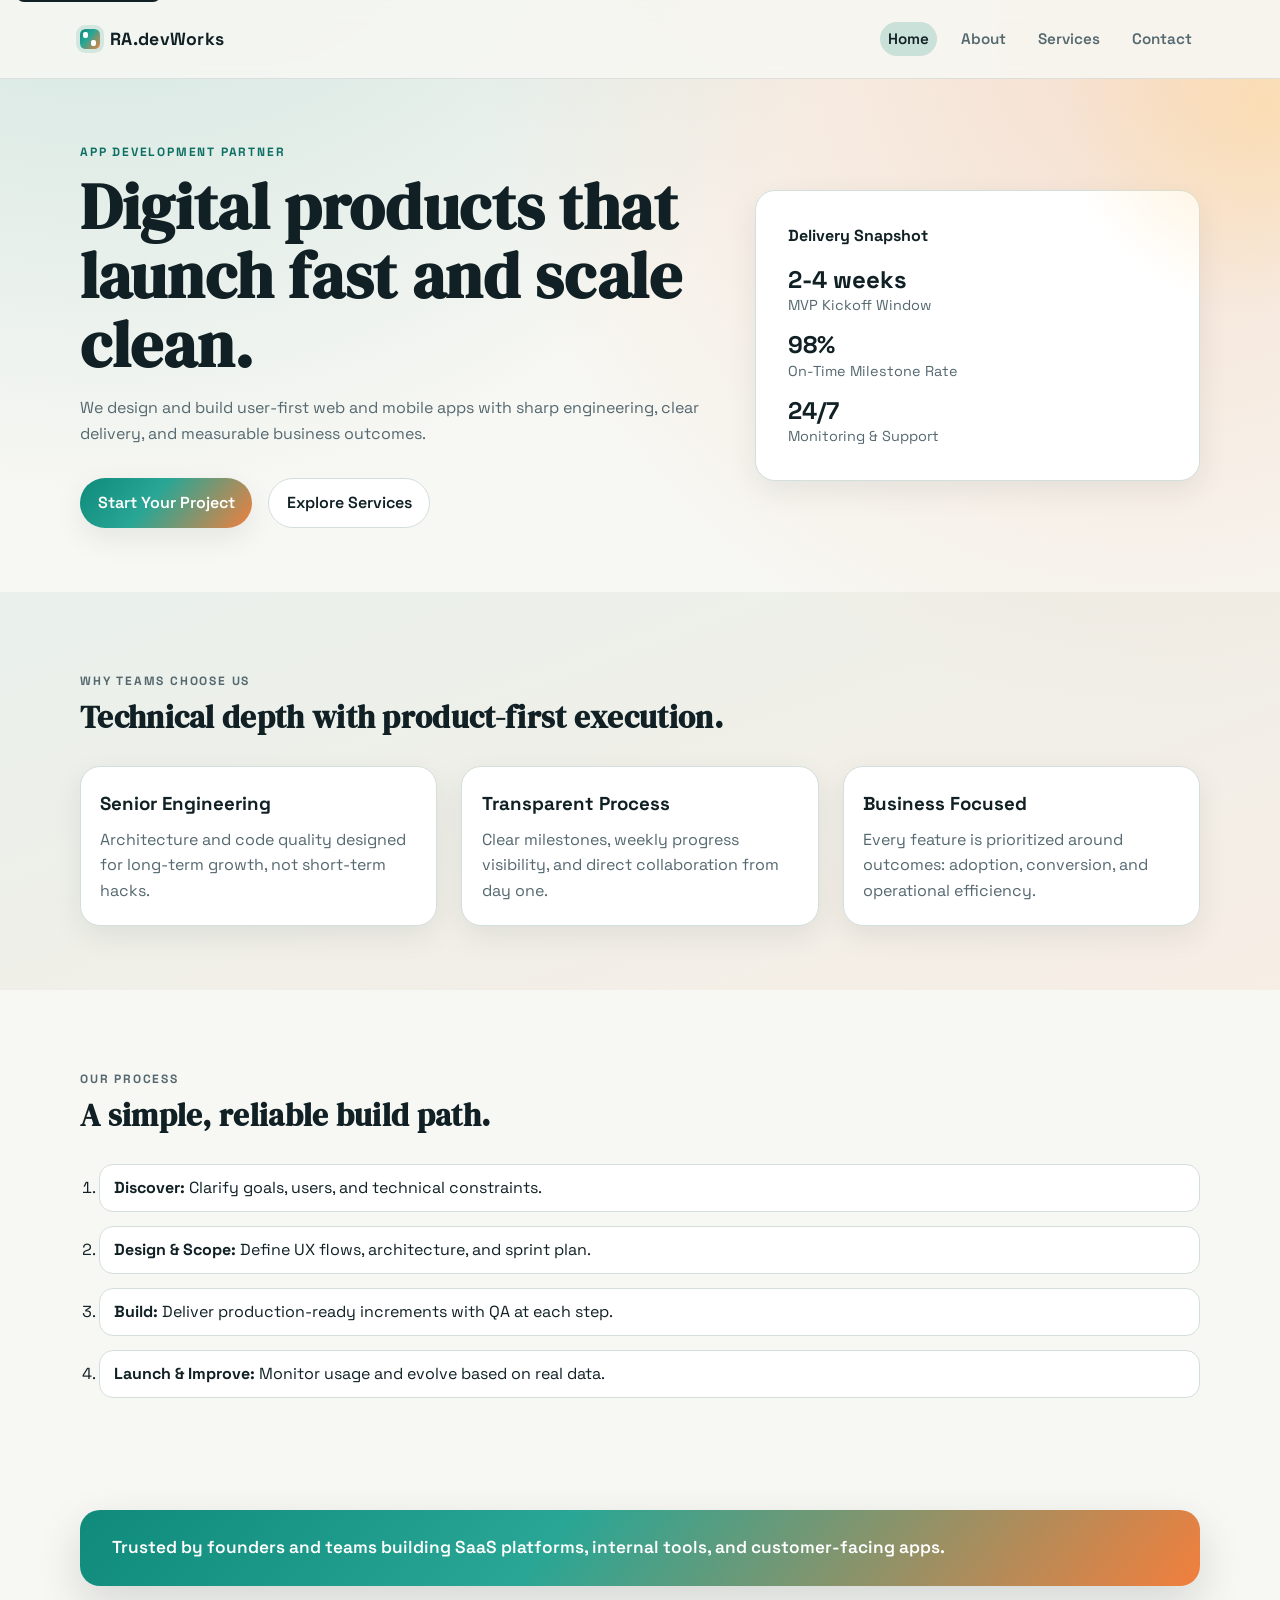
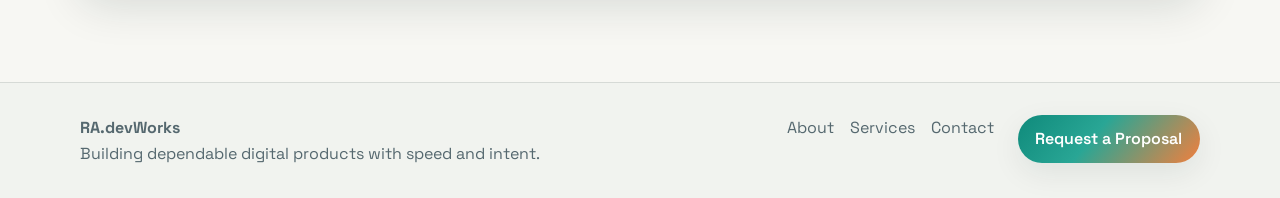
==== index.html @ 03292ce5 "Initial commit for RA.devWorks website" ====
<!doctype html>
<html lang="en">
  <head>
    <meta charset="UTF-8" />
    <meta name="viewport" content="width=device-width, initial-scale=1.0" />
    <meta
      name="description"
      content="We build high-impact web and mobile apps for startups and growing businesses."
    />
    <title>RA.devWorks | App Development Studio</title>
    <link rel="preconnect" href="https://fonts.googleapis.com" />
    <link rel="preconnect" href="https://fonts.gstatic.com" crossorigin />
    <link
      href="https://fonts.googleapis.com/css2?family=Space+Grotesk:wght@400;500;600;700&family=DM+Serif+Display:ital@0;1&display=swap"
      rel="stylesheet"
    />
    <link rel="stylesheet" href="styles.css" />
  </head>
  <body>
    <a class="skip-link" href="#main-content">Skip to content</a>

    <header class="site-header">
      <div class="container header-inner">
        <a href="index.html" class="brand" aria-label="RA.devWorks home">
          <span class="brand-icon" aria-hidden="true"></span>
          <span class="brand-text">RA.devWorks</span>
        </a>

        <button
          class="menu-toggle"
          aria-expanded="false"
          aria-controls="site-nav"
          aria-label="Toggle navigation"
        >
          <span></span>
          <span></span>
        </button>

        <nav id="site-nav" class="site-nav" aria-label="Main navigation">
          <a href="index.html" data-nav="index">Home</a>
          <a href="about.html" data-nav="about">About</a>
          <a href="services.html" data-nav="services">Services</a>
          <a href="contact.html" data-nav="contact">Contact</a>
        </nav>
      </div>
    </header>

    <main id="main-content">
      <section class="hero section">
        <div class="container hero-grid">
          <div class="hero-copy reveal">
            <p class="eyebrow">App Development Partner</p>
            <h1>Digital products that launch fast and scale clean.</h1>
            <p class="hero-text">
              We design and build user-first web and mobile apps with sharp
              engineering, clear delivery, and measurable business outcomes.
            </p>
            <div class="hero-actions">
              <a class="btn btn-primary" href="contact.html"
                >Start Your Project</a
              >
              <a class="btn btn-secondary" href="services.html"
                >Explore Services</a
              >
            </div>
          </div>
          <div class="hero-panel reveal">
            <p class="panel-title">Delivery Snapshot</p>
            <ul class="metric-list">
              <li><strong>2-4 weeks</strong><span>MVP Kickoff Window</span></li>
              <li><strong>98%</strong><span>On-Time Milestone Rate</span></li>
              <li><strong>24/7</strong><span>Monitoring & Support</span></li>
            </ul>
          </div>
        </div>
      </section>

      <section class="section section-alt">
        <div class="container">
          <div class="section-heading reveal">
            <p class="eyebrow">Why Teams Choose Us</p>
            <h2>Technical depth with product-first execution.</h2>
          </div>
          <div class="card-grid">
            <article class="card reveal">
              <h3>Senior Engineering</h3>
              <p>
                Architecture and code quality designed for long-term growth, not
                short-term hacks.
              </p>
            </article>
            <article class="card reveal">
              <h3>Transparent Process</h3>
              <p>
                Clear milestones, weekly progress visibility, and direct
                collaboration from day one.
              </p>
            </article>
            <article class="card reveal">
              <h3>Business Focused</h3>
              <p>
                Every feature is prioritized around outcomes: adoption,
                conversion, and operational efficiency.
              </p>
            </article>
          </div>
        </div>
      </section>

      <section class="section">
        <div class="container">
          <div class="section-heading reveal">
            <p class="eyebrow">Our Process</p>
            <h2>A simple, reliable build path.</h2>
          </div>
          <ol class="process-list">
            <li class="reveal">
              <strong>Discover:</strong> Clarify goals, users, and technical
              constraints.
            </li>
            <li class="reveal">
              <strong>Design & Scope:</strong> Define UX flows, architecture,
              and sprint plan.
            </li>
            <li class="reveal">
              <strong>Build:</strong> Deliver production-ready increments with
              QA at each step.
            </li>
            <li class="reveal">
              <strong>Launch & Improve:</strong> Monitor usage and evolve based
              on real data.
            </li>
          </ol>
        </div>
      </section>

      <section class="section section-accent">
        <div class="container trust-strip reveal">
          <p>
            Trusted by founders and teams building SaaS platforms, internal
            tools, and customer-facing apps.
          </p>
        </div>
      </section>
    </main>

    <footer class="site-footer">
      <div class="container footer-grid">
        <div>
          <p class="footer-brand">RA.devWorks</p>
          <p>Building dependable digital products with speed and intent.</p>
        </div>
        <nav aria-label="Footer">
          <a href="about.html">About</a>
          <a href="services.html">Services</a>
          <a href="contact.html">Contact</a>
        </nav>
        <a class="btn btn-primary footer-cta" href="contact.html"
          >Request a Proposal</a
        >
      </div>
    </footer>

    <script src="main.js"></script>
  </body>
</html>
---- styles.css ----
:root {
  --bg: #f7f7f3;
  --surface: #ffffff;
  --surface-soft: #eef5f3;
  --text: #102024;
  --muted: #55686f;
  --line: #d3dfdc;
  --brand-1: #0f8a7b;
  --brand-2: #f27f3d;
  --brand-3: #ffd58f;
  --brand-gradient: linear-gradient(130deg, #0f8a7b 0%, #29a695 42%, #f27f3d 100%);
  --display: "DM Serif Display", Georgia, serif;
  --body: "Space Grotesk", "Trebuchet MS", sans-serif;
  --radius-lg: 20px;
  --radius-md: 14px;
  --radius-sm: 10px;
  --shadow-soft: 0 10px 30px rgba(16, 32, 36, 0.08);
  --shadow-strong: 0 18px 46px rgba(16, 32, 36, 0.14);
  --max-width: 1120px;
  --space-1: 0.5rem;
  --space-2: 0.75rem;
  --space-3: 1rem;
  --space-4: 1.5rem;
  --space-5: 2rem;
  --space-6: 3rem;
  --space-7: 4rem;
  --space-8: 6rem;
  --ease: 240ms ease;
}

*,
*::before,
*::after {
  box-sizing: border-box;
}

html {
  scroll-behavior: smooth;
}

body {
  margin: 0;
  font-family: var(--body);
  color: var(--text);
  background: radial-gradient(circle at 8% -20%, rgba(15, 138, 123, 0.23), transparent 35%),
    radial-gradient(circle at 90% 2%, rgba(242, 127, 61, 0.2), transparent 32%),
    var(--bg);
  line-height: 1.6;
}

img {
  max-width: 100%;
  display: block;
}

a {
  color: inherit;
  text-decoration: none;
}

.container {
  width: min(100% - 2rem, var(--max-width));
  margin-inline: auto;
}

.skip-link {
  position: absolute;
  left: 1rem;
  top: -40px;
  background: var(--text);
  color: #fff;
  padding: 0.5rem 0.75rem;
  border-radius: 8px;
  z-index: 1000;
}

.skip-link:focus-visible {
  top: 12px;
}

.site-header {
  position: sticky;
  top: 0;
  z-index: 100;
  backdrop-filter: blur(8px);
  background-color: rgba(247, 247, 243, 0.86);
  border-bottom: 1px solid rgba(16, 32, 36, 0.1);
}

.header-inner {
  min-height: 78px;
  display: flex;
  align-items: center;
  justify-content: space-between;
  gap: var(--space-4);
}

.brand {
  display: inline-flex;
  align-items: center;
  gap: 0.65rem;
  font-weight: 700;
  letter-spacing: 0.02em;
}

.brand-icon {
  position: relative;
  width: 1.22rem;
  aspect-ratio: 1;
  border-radius: 0.34rem;
  background: var(--brand-gradient);
  box-shadow: 0 0 0 4px rgba(15, 138, 123, 0.15);
}

.brand-icon::before,
.brand-icon::after {
  content: "";
  position: absolute;
  width: 0.34rem;
  height: 0.34rem;
  border-radius: 0.12rem;
  background: #ffffff;
}

.brand-icon::before {
  left: 0.19rem;
  top: 0.19rem;
}

.brand-icon::after {
  right: 0.19rem;
  bottom: 0.19rem;
}

.brand-text {
  font-size: 1.1rem;
}

.site-nav {
  display: flex;
  align-items: center;
  gap: var(--space-3);
}

.site-nav a {
  font-weight: 600;
  font-size: 0.95rem;
  color: var(--muted);
  padding: 0.3rem 0.5rem;
  border-radius: 999px;
  transition: color var(--ease), background-color var(--ease);
}

.site-nav a:hover,
.site-nav a:focus-visible {
  color: var(--text);
  background: rgba(15, 138, 123, 0.12);
}

.site-nav a.active {
  color: var(--text);
  background: rgba(15, 138, 123, 0.2);
}

.menu-toggle {
  display: none;
  border: 1px solid var(--line);
  background: var(--surface);
  padding: 0.55rem 0.65rem;
  border-radius: var(--radius-sm);
  align-items: center;
  justify-content: center;
  flex-direction: column;
  gap: 5px;
}

.menu-toggle span {
  width: 18px;
  height: 2px;
  background: var(--text);
  border-radius: 2px;
}

.section {
  padding-block: var(--space-7);
}

.hero {
  position: relative;
  overflow: clip;
}

.hero::after {
  content: "";
  position: absolute;
  width: 450px;
  height: 450px;
  right: -210px;
  top: -200px;
  background: radial-gradient(circle at center, rgba(255, 213, 143, 0.48), transparent 65%);
  pointer-events: none;
}

.hero-grid {
  display: grid;
  gap: var(--space-5);
  align-items: center;
}

.hero-short {
  padding-block-end: var(--space-5);
}

.hero-copy h1,
.section-heading h1,
.section-heading h2,
.cta-panel h2 {
  margin: 0;
  font-family: var(--display);
  line-height: 1.08;
  letter-spacing: 0.01em;
}

.hero-copy h1 {
  font-size: clamp(2.1rem, 5vw, 4.2rem);
}

.section-heading h1 {
  font-size: clamp(1.85rem, 4vw, 3.2rem);
}

.section-heading h2,
.cta-panel h2 {
  font-size: clamp(1.45rem, 2.4vw, 2.3rem);
}

.hero-text,
.section-heading p {
  margin-top: 1rem;
  color: var(--muted);
  max-width: 66ch;
}

.eyebrow {
  margin: 0 0 0.6rem 0;
  text-transform: uppercase;
  letter-spacing: 0.15em;
  font-weight: 700;
  font-size: 0.75rem;
  color: #0d6f63;
}

.hero-actions {
  margin-top: var(--space-5);
  display: flex;
  flex-wrap: wrap;
  gap: var(--space-3);
}

.btn {
  display: inline-flex;
  align-items: center;
  justify-content: center;
  min-height: 44px;
  padding: 0.7rem 1.1rem;
  border-radius: 999px;
  font-weight: 600;
  border: 0;
  cursor: pointer;
  transition: transform var(--ease), box-shadow var(--ease), opacity var(--ease);
}

.btn:hover,
.btn:focus-visible {
  transform: translateY(-2px);
}

.btn-primary {
  color: #fff;
  background: var(--brand-gradient);
  box-shadow: var(--shadow-soft);
}

.btn-secondary {
  background: var(--surface);
  border: 1px solid var(--line);
}

.hero-panel {
  background: var(--surface);
  border: 1px solid var(--line);
  border-radius: var(--radius-lg);
  padding: var(--space-5);
  box-shadow: var(--shadow-soft);
}

.panel-title {
  margin: 0;
  font-weight: 700;
}

.metric-list {
  list-style: none;
  margin: 1.2rem 0 0;
  padding: 0;
  display: grid;
  gap: 1rem;
}

.metric-list li {
  display: flex;
  flex-direction: column;
  gap: 0.15rem;
}

.metric-list strong {
  font-size: 1.5rem;
  line-height: 1;
}

.metric-list span {
  color: var(--muted);
  font-size: 0.9rem;
}

.section-alt {
  background: linear-gradient(160deg, rgba(15, 138, 123, 0.06), rgba(242, 127, 61, 0.08));
}

.section-accent {
  padding-block: var(--space-6);
}

.section-heading {
  margin-bottom: var(--space-5);
}

.card-grid {
  display: grid;
  gap: var(--space-4);
  grid-template-columns: repeat(auto-fit, minmax(220px, 1fr));
}

.card,
.service-card {
  background: var(--surface);
  border: 1px solid var(--line);
  border-radius: var(--radius-lg);
  padding: 1.35rem 1.2rem;
  box-shadow: var(--shadow-soft);
}

.card h3,
.service-card h2,
.card h2 {
  margin: 0 0 0.5rem;
}

.card p,
.service-card p {
  margin: 0;
  color: var(--muted);
}

.two-col {
  display: grid;
  gap: var(--space-4);
}

.process-list {
  margin: 0;
  padding-left: 1.2rem;
  display: grid;
  gap: 0.85rem;
}

.process-list li {
  padding: 0.65rem 0.85rem;
  background: var(--surface);
  border: 1px solid var(--line);
  border-radius: var(--radius-md);
}

.trust-strip {
  background: var(--brand-gradient);
  color: #fff;
  border-radius: var(--radius-lg);
  padding: var(--space-4) var(--space-5);
  font-size: 1.08rem;
  font-weight: 600;
  box-shadow: var(--shadow-strong);
}

.trust-strip p {
  margin: 0;
}

.service-grid {
  display: grid;
  gap: var(--space-4);
  grid-template-columns: repeat(auto-fit, minmax(240px, 1fr));
}

.service-card ul {
  margin: 0.9rem 0 0;
  padding-left: 1.1rem;
  color: var(--muted);
}

.service-card li + li {
  margin-top: 0.4rem;
}

.cta-panel {
  background: var(--surface);
  border: 1px solid var(--line);
  border-radius: var(--radius-lg);
  padding: var(--space-5);
  box-shadow: var(--shadow-soft);
  display: flex;
  align-items: center;
  justify-content: space-between;
  gap: var(--space-4);
  flex-wrap: wrap;
}

.contact-layout {
  display: grid;
  gap: var(--space-4);
}

form {
  display: grid;
  gap: var(--space-3);
}

.field {
  display: grid;
  gap: 0.45rem;
}

label {
  font-weight: 600;
}

input,
textarea,
select {
  width: 100%;
  font: inherit;
  color: var(--text);
  border: 1px solid var(--line);
  border-radius: var(--radius-sm);
  padding: 0.7rem 0.85rem;
  background: var(--surface);
}

textarea {
  resize: vertical;
  min-height: 130px;
}

input:focus-visible,
textarea:focus-visible,
select:focus-visible,
.btn:focus-visible,
.menu-toggle:focus-visible,
.site-nav a:focus-visible {
  outline: 3px solid rgba(15, 138, 123, 0.36);
  outline-offset: 2px;
}

.field-error {
  margin: 0;
  min-height: 1.15rem;
  color: #b93d2d;
  font-size: 0.88rem;
}

.input-error {
  border-color: #b93d2d;
}

.form-status {
  margin: 0;
  min-height: 1.4rem;
  font-weight: 600;
}

.form-status.success {
  color: #106b35;
}

.contact-tips {
  margin-top: 0.8rem;
  padding-left: 1.2rem;
  color: var(--muted);
}

.contact-tips li + li {
  margin-top: 0.45rem;
}

.site-footer {
  border-top: 1px solid rgba(16, 32, 36, 0.12);
  margin-top: var(--space-6);
  padding-block: var(--space-5);
  background: #f1f3ef;
}

.footer-grid {
  display: grid;
  gap: var(--space-4);
  align-items: start;
}

.footer-brand {
  margin: 0 0 0.45rem;
  font-weight: 700;
}

.site-footer p {
  margin: 0;
  color: var(--muted);
}

.site-footer nav {
  display: flex;
  flex-wrap: wrap;
  gap: var(--space-3);
}

.site-footer nav a {
  color: var(--muted);
}

.site-footer nav a:hover,
.site-footer nav a:focus-visible {
  color: var(--text);
}

.reveal {
  opacity: 0;
  transform: translateY(14px);
  transition: opacity 520ms ease, transform 520ms ease;
}

.reveal.visible {
  opacity: 1;
  transform: translateY(0);
}

@media (min-width: 760px) {
  .hero-grid {
    grid-template-columns: 1.3fr 0.9fr;
  }

  .two-col {
    grid-template-columns: repeat(2, minmax(0, 1fr));
  }

  .footer-grid {
    grid-template-columns: 1.3fr auto auto;
    justify-content: space-between;
  }

  .contact-layout {
    grid-template-columns: 1.25fr 0.75fr;
  }
}

@media (max-width: 759px) {
  .menu-toggle {
    display: inline-flex;
  }

  .site-nav {
    position: absolute;
    top: 78px;
    left: 0;
    right: 0;
    background: var(--surface);
    border-bottom: 1px solid var(--line);
    box-shadow: var(--shadow-soft);
    display: none;
    flex-direction: column;
    align-items: flex-start;
    padding: 1rem;
  }

  .site-nav.open {
    display: flex;
  }

  .site-nav a {
    width: 100%;
    padding: 0.55rem 0.5rem;
  }
}

@media (prefers-reduced-motion: reduce) {
  html {
    scroll-behavior: auto;
  }

  *,
  *::before,
  *::after {
    transition: none !important;
    animation: none !important;
  }

  .reveal {
    opacity: 1;
    transform: none;
  }
}
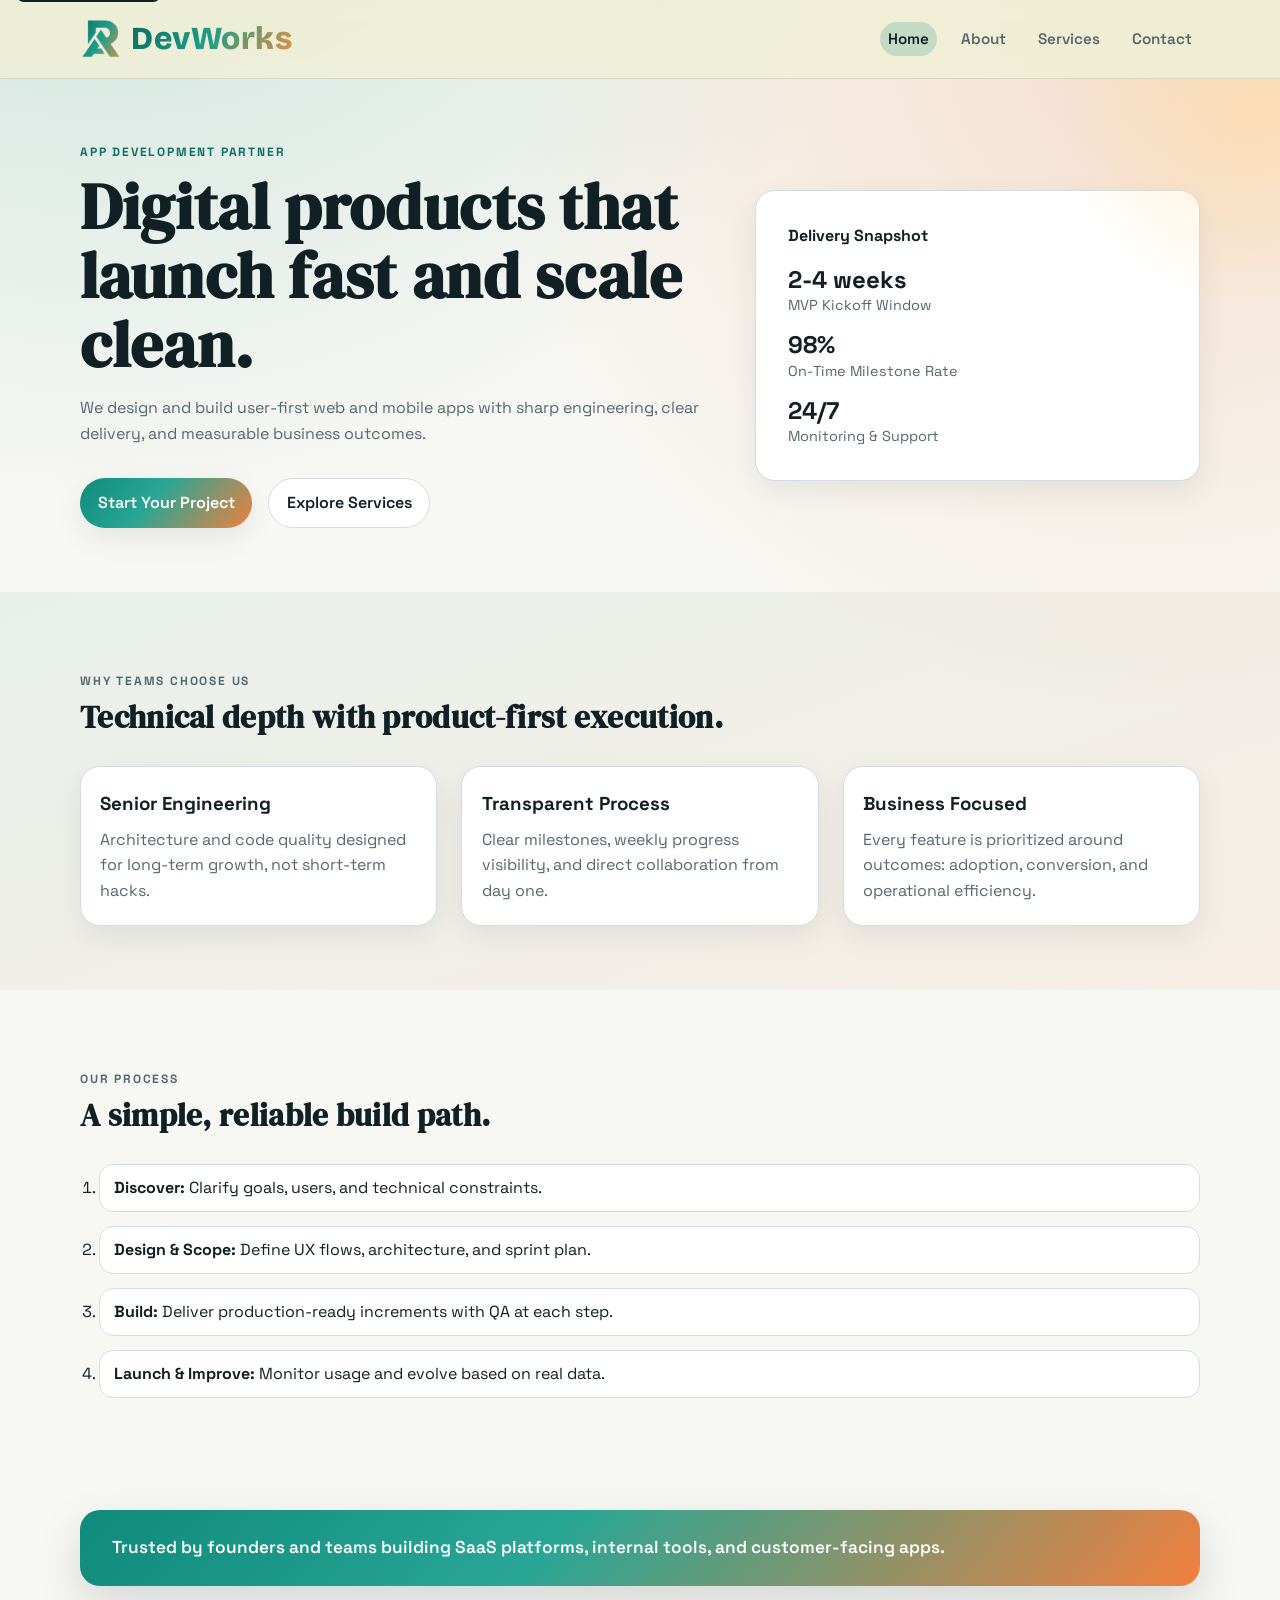
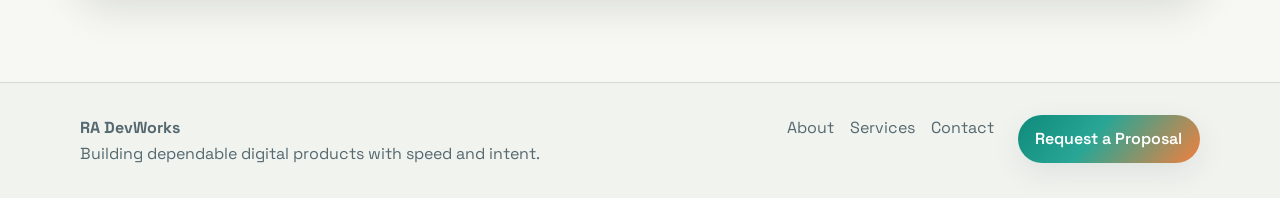
==== commit 3e8604ef: "Changes to logo and polishing work" ====
--- a/index.html
+++ b/index.html
@@ -7,11 +7,11 @@
       name="description"
       content="We build high-impact web and mobile apps for startups and growing businesses."
     />
-    <title>RA.devWorks | App Development Studio</title>
+    <title>RA DevWorks | App Development Studio</title>
     <link rel="preconnect" href="https://fonts.googleapis.com" />
     <link rel="preconnect" href="https://fonts.gstatic.com" crossorigin />
     <link
-      href="https://fonts.googleapis.com/css2?family=Space+Grotesk:wght@400;500;600;700&family=DM+Serif+Display:ital@0;1&display=swap"
+      href="https://fonts.googleapis.com/css2?family=Space+Grotesk:wght@400;500;600;700&family=DM+Serif+Display:ital@0;1&family=Bricolage+Grotesque:wght@700;800&display=swap"
       rel="stylesheet"
     />
     <link rel="stylesheet" href="styles.css" />
@@ -21,9 +21,9 @@
 
     <header class="site-header">
       <div class="container header-inner">
-        <a href="index.html" class="brand" aria-label="RA.devWorks home">
-          <span class="brand-icon" aria-hidden="true"></span>
-          <span class="brand-text">RA.devWorks</span>
+        <a href="index.html" class="brand" aria-label="RA DevWorks home">
+          <span class="brand-logo-image" aria-hidden="true"></span>
+          <span class="brand-text">DevWorks</span>
         </a>
 
         <button
@@ -147,7 +147,7 @@
     <footer class="site-footer">
       <div class="container footer-grid">
         <div>
-          <p class="footer-brand">RA.devWorks</p>
+          <p class="footer-brand">RA DevWorks</p>
           <p>Building dependable digital products with speed and intent.</p>
         </div>
         <nav aria-label="Footer">
--- a/styles.css
+++ b/styles.css
@@ -8,7 +8,22 @@
   --brand-1: #0f8a7b;
   --brand-2: #f27f3d;
   --brand-3: #ffd58f;
-  --brand-gradient: linear-gradient(130deg, #0f8a7b 0%, #29a695 42%, #f27f3d 100%);
+  --brand-logo-color: #0f7f78;
+  --brand-text-solid: #0e4f4d;
+  --brand-text-gradient: linear-gradient(
+    118deg,
+    #0d6f63 0%,
+    #1d9c89 48%,
+    #e38f42 100%
+  );
+  --brand-gradient: linear-gradient(
+    130deg,
+    #0f8a7b 0%,
+    #29a695 42%,
+    #f27f3d 100%
+  );
+  --brand-type:
+    "Bricolage Grotesque", "Space Grotesk", "Trebuchet MS", sans-serif;
   --display: "DM Serif Display", Georgia, serif;
   --body: "Space Grotesk", "Trebuchet MS", sans-serif;
   --radius-lg: 20px;
@@ -42,7 +57,12 @@
   margin: 0;
   font-family: var(--body);
   color: var(--text);
-  background: radial-gradient(circle at 8% -20%, rgba(15, 138, 123, 0.23), transparent 35%),
+  background:
+    radial-gradient(
+      circle at 8% -20%,
+      rgba(15, 138, 123, 0.23),
+      transparent 35%
+    ),
     radial-gradient(circle at 90% 2%, rgba(242, 127, 61, 0.2), transparent 32%),
     var(--bg);
   line-height: 1.6;
@@ -83,7 +103,7 @@
   top: 0;
   z-index: 100;
   backdrop-filter: blur(8px);
-  background-color: rgba(247, 247, 243, 0.86);
+  background-color: rgba(239, 239, 213, 0.86);
   border-bottom: 1px solid rgba(16, 32, 36, 0.1);
 }
 
@@ -98,7 +118,7 @@
 .brand {
   display: inline-flex;
   align-items: center;
-  gap: 0.65rem;
+  gap: 0.42rem;
   font-weight: 700;
   letter-spacing: 0.02em;
 }
@@ -133,7 +153,50 @@
 }
 
 .brand-text {
-  font-size: 1.1rem;
+  font-family: var(--brand-type);
+  font-size: 1.55rem;
+  font-weight: 800;
+  line-height: 1;
+  color: var(--brand-text-solid);
+  letter-spacing: 0.015em;
+  margin-inline-start: 0.08rem;
+  margin-inline-end: 0;
+}
+
+.brand-logo-image {
+  width: 2.7rem;
+  height: 2.7rem;
+  display: inline-block;
+  flex: 0 0 auto;
+  border-radius: 0;
+  background: var(--brand-text-gradient);
+  -webkit-mask-image: url("assets/logo-transparent.png");
+  -webkit-mask-repeat: no-repeat;
+  -webkit-mask-position: center;
+  -webkit-mask-size: contain;
+  mask-image: url("assets/logo-transparent.png");
+  mask-repeat: no-repeat;
+  mask-position: center;
+  mask-size: contain;
+  filter: drop-shadow(0 2px 6px rgba(15, 138, 123, 0.22));
+}
+
+@supports not ((-webkit-mask-image: url("")) or (mask-image: url(""))) {
+  .brand-logo-image {
+    background: transparent url("assets/logo-transparent.png") center / contain
+      no-repeat;
+    filter: none;
+  }
+}
+
+@supports (-webkit-background-clip: text) or (background-clip: text) {
+  .brand-text {
+    background: var(--brand-text-gradient);
+    -webkit-background-clip: text;
+    background-clip: text;
+    color: transparent;
+    font-size: xx-large;
+  }
 }
 
 .site-nav {
@@ -148,7 +211,9 @@
   color: var(--muted);
   padding: 0.3rem 0.5rem;
   border-radius: 999px;
-  transition: color var(--ease), background-color var(--ease);
+  transition:
+    color var(--ease),
+    background-color var(--ease);
 }
 
 .site-nav a:hover,
@@ -197,7 +262,11 @@
   height: 450px;
   right: -210px;
   top: -200px;
-  background: radial-gradient(circle at center, rgba(255, 213, 143, 0.48), transparent 65%);
+  background: radial-gradient(
+    circle at center,
+    rgba(255, 213, 143, 0.48),
+    transparent 65%
+  );
   pointer-events: none;
 }
 
@@ -223,6 +292,13 @@
 
 .hero-copy h1 {
   font-size: clamp(2.1rem, 5vw, 4.2rem);
+}
+
+.hero-logo {
+  width: clamp(140px, 22vw, 220px);
+  height: auto;
+  margin: 0 0 1rem;
+  filter: drop-shadow(0 10px 18px rgba(16, 32, 36, 0.12));
 }
 
 .section-heading h1 {
@@ -267,7 +343,10 @@
   font-weight: 600;
   border: 0;
   cursor: pointer;
-  transition: transform var(--ease), box-shadow var(--ease), opacity var(--ease);
+  transition:
+    transform var(--ease),
+    box-shadow var(--ease),
+    opacity var(--ease);
 }
 
 .btn:hover,
@@ -324,7 +403,11 @@
 }
 
 .section-alt {
-  background: linear-gradient(160deg, rgba(15, 138, 123, 0.06), rgba(242, 127, 61, 0.08));
+  background: linear-gradient(
+    160deg,
+    rgba(15, 138, 123, 0.06),
+    rgba(242, 127, 61, 0.08)
+  );
 }
 
 .section-accent {
@@ -542,7 +625,9 @@
 .reveal {
   opacity: 0;
   transform: translateY(14px);
-  transition: opacity 520ms ease, transform 520ms ease;
+  transition:
+    opacity 520ms ease,
+    transform 520ms ease;
 }
 
 .reveal.visible {
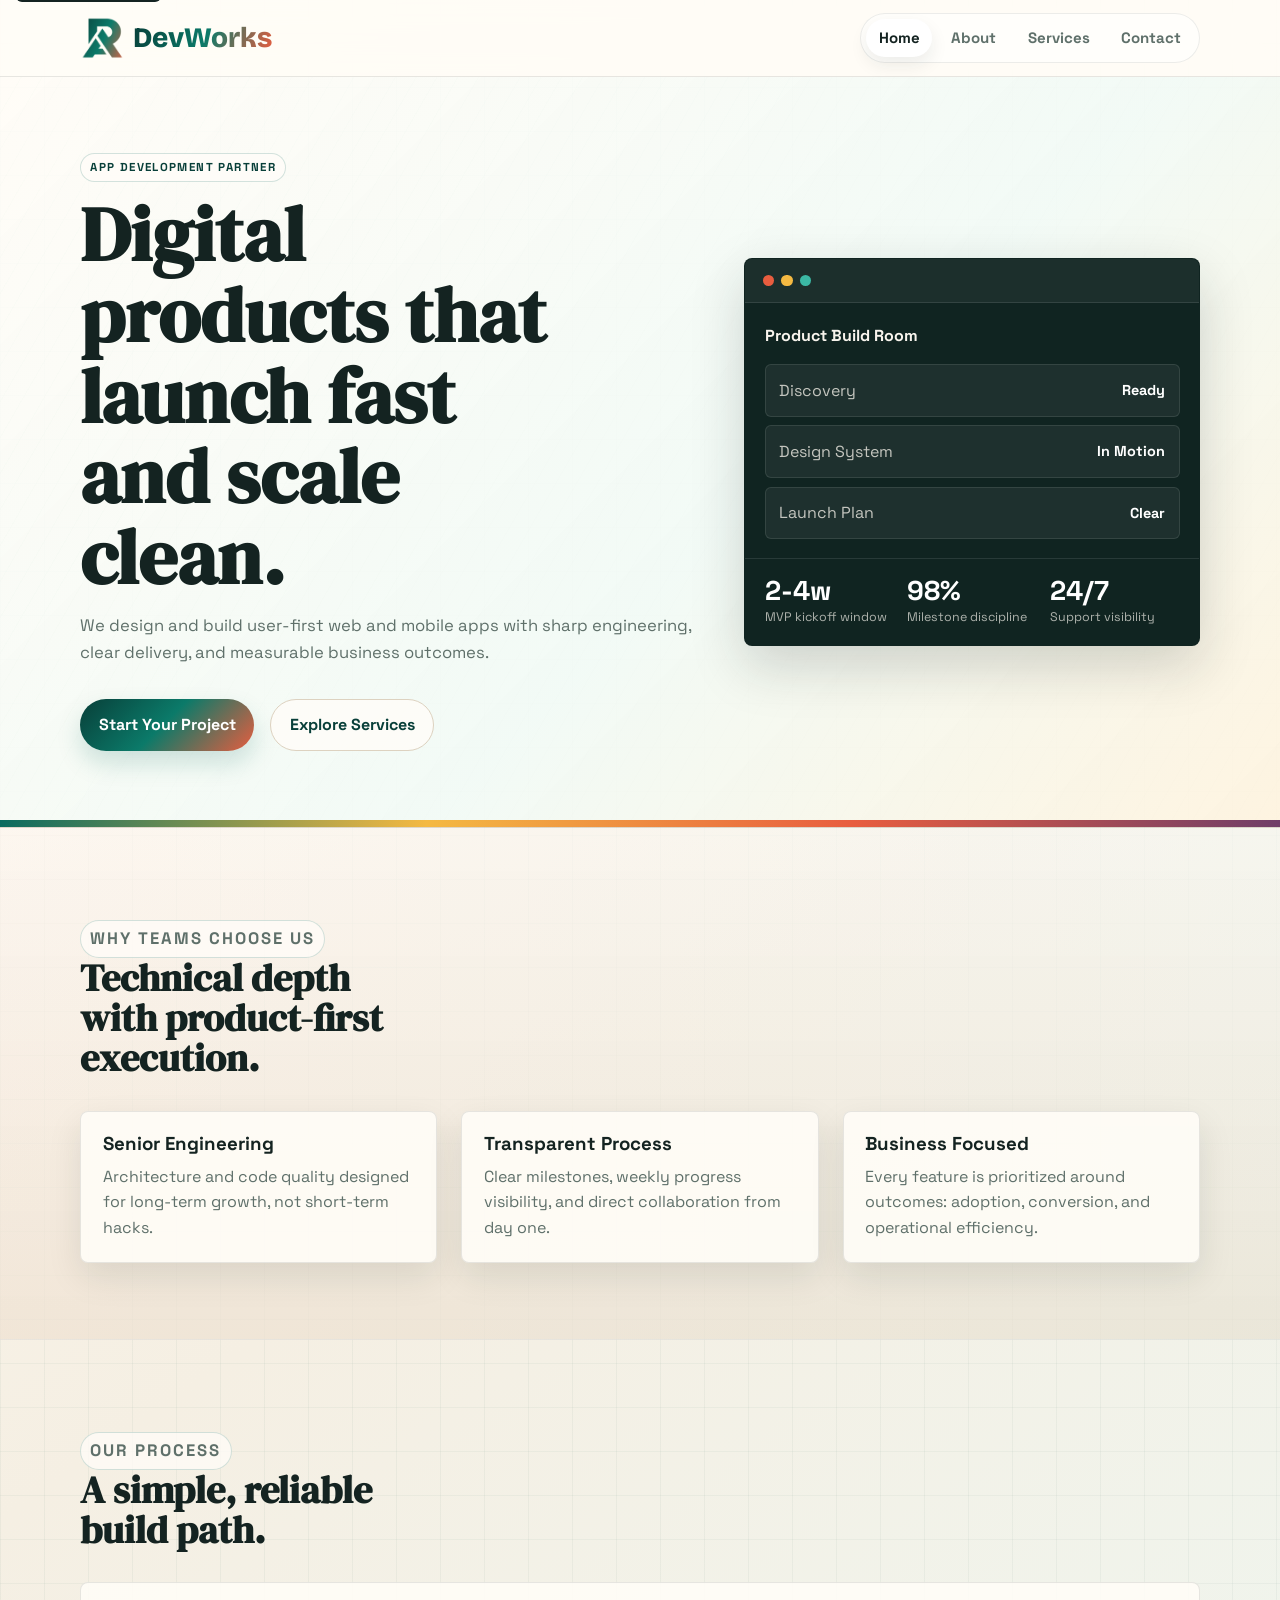
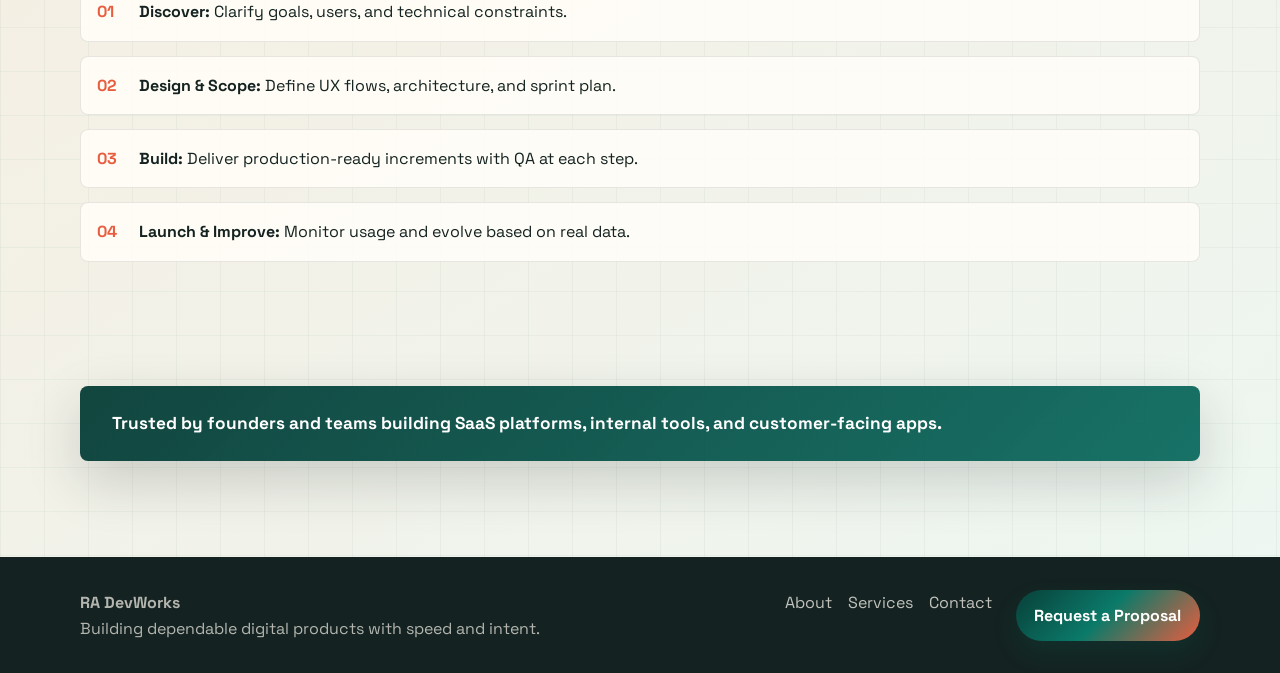
==== commit ea470133: "Changes to contact form to send emails and theme change" ====
--- a/index.html
+++ b/index.html
@@ -8,6 +8,9 @@
       content="We build high-impact web and mobile apps for startups and growing businesses."
     />
     <title>RA DevWorks | App Development Studio</title>
+    <link rel="icon" type="image/png" href="assets/logo-transparent.png" />
+    <link rel="apple-touch-icon" href="assets/logo-transparent.png" />
+    <meta name="theme-color" content="#0b4f4a" />
     <link rel="preconnect" href="https://fonts.googleapis.com" />
     <link rel="preconnect" href="https://fonts.gstatic.com" crossorigin />
     <link
@@ -64,12 +67,31 @@
               >
             </div>
           </div>
-          <div class="hero-panel reveal">
-            <p class="panel-title">Delivery Snapshot</p>
+          <div class="hero-panel reveal" aria-label="Delivery snapshot">
+            <div class="panel-header">
+              <span></span>
+              <span></span>
+              <span></span>
+            </div>
+            <p class="panel-title">Product Build Room</p>
+            <div class="panel-screen">
+              <div class="panel-row">
+                <span>Discovery</span>
+                <strong>Ready</strong>
+              </div>
+              <div class="panel-row">
+                <span>Design System</span>
+                <strong>In Motion</strong>
+              </div>
+              <div class="panel-row">
+                <span>Launch Plan</span>
+                <strong>Clear</strong>
+              </div>
+            </div>
             <ul class="metric-list">
-              <li><strong>2-4 weeks</strong><span>MVP Kickoff Window</span></li>
-              <li><strong>98%</strong><span>On-Time Milestone Rate</span></li>
-              <li><strong>24/7</strong><span>Monitoring & Support</span></li>
+              <li><strong>2-4w</strong><span>MVP kickoff window</span></li>
+              <li><strong>98%</strong><span>Milestone discipline</span></li>
+              <li><strong>24/7</strong><span>Support visibility</span></li>
             </ul>
           </div>
         </div>
--- a/styles.css
+++ b/styles.css
@@ -1,36 +1,30 @@
 :root {
-  --bg: #f7f7f3;
-  --surface: #ffffff;
-  --surface-soft: #eef5f3;
-  --text: #102024;
-  --muted: #55686f;
-  --line: #d3dfdc;
-  --brand-1: #0f8a7b;
-  --brand-2: #f27f3d;
-  --brand-3: #ffd58f;
-  --brand-logo-color: #0f7f78;
-  --brand-text-solid: #0e4f4d;
-  --brand-text-gradient: linear-gradient(
-    118deg,
-    #0d6f63 0%,
-    #1d9c89 48%,
-    #e38f42 100%
-  );
-  --brand-gradient: linear-gradient(
-    130deg,
-    #0f8a7b 0%,
-    #29a695 42%,
-    #f27f3d 100%
-  );
-  --brand-type:
-    "Bricolage Grotesque", "Space Grotesk", "Trebuchet MS", sans-serif;
+  --bg: #f8f4ed;
+  --bg-strong: #efe6d7;
+  --surface: #fffdf8;
+  --surface-tint: #f2fbf7;
+  --ink: #142321;
+  --muted: #5f706a;
+  --line: #ddd2c0;
+  --line-strong: #c7b899;
+  --brand: #0b6b5f;
+  --brand-dark: #083f39;
+  --coral: #e85d3f;
+  --gold: #f4b942;
+  --plum: #6f3e68;
+  --sea: #3bb8a4;
+  --brand-logo-color: #0b6b5f;
+  --brand-text-solid: #083f39;
+  --brand-text-gradient: linear-gradient(115deg, #083f39 0%, #0b7a69 52%, #e85d3f 100%);
+  --brand-gradient: linear-gradient(135deg, #083f39 0%, #0b7a69 48%, #e85d3f 100%);
   --display: "DM Serif Display", Georgia, serif;
   --body: "Space Grotesk", "Trebuchet MS", sans-serif;
-  --radius-lg: 20px;
-  --radius-md: 14px;
-  --radius-sm: 10px;
-  --shadow-soft: 0 10px 30px rgba(16, 32, 36, 0.08);
-  --shadow-strong: 0 18px 46px rgba(16, 32, 36, 0.14);
+  --brand-type: "Bricolage Grotesque", "Space Grotesk", "Trebuchet MS", sans-serif;
+  --radius-lg: 8px;
+  --radius-md: 8px;
+  --radius-sm: 6px;
+  --shadow-soft: 0 14px 34px rgba(20, 35, 33, 0.1);
+  --shadow-strong: 0 20px 54px rgba(20, 35, 33, 0.18);
   --max-width: 1120px;
   --space-1: 0.5rem;
   --space-2: 0.75rem;
@@ -38,9 +32,8 @@
   --space-4: 1.5rem;
   --space-5: 2rem;
   --space-6: 3rem;
-  --space-7: 4rem;
-  --space-8: 6rem;
-  --ease: 240ms ease;
+  --space-7: 4.75rem;
+  --ease: 220ms ease;
 }
 
 *,
@@ -56,15 +49,12 @@
 body {
   margin: 0;
   font-family: var(--body);
-  color: var(--text);
+  color: var(--ink);
   background:
-    radial-gradient(
-      circle at 8% -20%,
-      rgba(15, 138, 123, 0.23),
-      transparent 35%
-    ),
-    radial-gradient(circle at 90% 2%, rgba(242, 127, 61, 0.2), transparent 32%),
-    var(--bg);
+    linear-gradient(90deg, rgba(8, 63, 57, 0.045) 1px, transparent 1px),
+    linear-gradient(0deg, rgba(8, 63, 57, 0.04) 1px, transparent 1px),
+    linear-gradient(145deg, #fffaf1 0%, #f5efe3 48%, #edf7f2 100%);
+  background-size: 44px 44px, 44px 44px, auto;
   line-height: 1.6;
 }
 
@@ -87,11 +77,11 @@
   position: absolute;
   left: 1rem;
   top: -40px;
-  background: var(--text);
+  z-index: 1000;
+  padding: 0.5rem 0.75rem;
+  border-radius: var(--radius-sm);
+  background: var(--ink);
   color: #fff;
-  padding: 0.5rem 0.75rem;
-  border-radius: 8px;
-  z-index: 1000;
 }
 
 .skip-link:focus-visible {
@@ -102,13 +92,13 @@
   position: sticky;
   top: 0;
   z-index: 100;
-  backdrop-filter: blur(8px);
-  background-color: rgba(239, 239, 213, 0.86);
-  border-bottom: 1px solid rgba(16, 32, 36, 0.1);
+  border-bottom: 1px solid rgba(20, 35, 33, 0.1);
+  background: rgba(255, 253, 248, 0.88);
+  backdrop-filter: blur(14px);
 }
 
 .header-inner {
-  min-height: 78px;
+  min-height: 76px;
   display: flex;
   align-items: center;
   justify-content: space-between;
@@ -118,58 +108,17 @@
 .brand {
   display: inline-flex;
   align-items: center;
-  gap: 0.42rem;
-  font-weight: 700;
-  letter-spacing: 0.02em;
-}
-
-.brand-icon {
-  position: relative;
-  width: 1.22rem;
-  aspect-ratio: 1;
-  border-radius: 0.34rem;
-  background: var(--brand-gradient);
-  box-shadow: 0 0 0 4px rgba(15, 138, 123, 0.15);
-}
-
-.brand-icon::before,
-.brand-icon::after {
-  content: "";
-  position: absolute;
-  width: 0.34rem;
-  height: 0.34rem;
-  border-radius: 0.12rem;
-  background: #ffffff;
-}
-
-.brand-icon::before {
-  left: 0.19rem;
-  top: 0.19rem;
-}
-
-.brand-icon::after {
-  right: 0.19rem;
-  bottom: 0.19rem;
-}
-
-.brand-text {
-  font-family: var(--brand-type);
-  font-size: 1.55rem;
-  font-weight: 800;
-  line-height: 1;
-  color: var(--brand-text-solid);
-  letter-spacing: 0.015em;
-  margin-inline-start: 0.08rem;
-  margin-inline-end: 0;
+  gap: 0.48rem;
+  font-weight: 800;
 }
 
 .brand-logo-image {
-  width: 2.7rem;
-  height: 2.7rem;
+  width: 2.85rem;
+  height: 2.85rem;
   display: inline-block;
   flex: 0 0 auto;
-  border-radius: 0;
   background: var(--brand-text-gradient);
+  filter: drop-shadow(0 8px 12px rgba(11, 107, 95, 0.18));
   -webkit-mask-image: url("assets/logo-transparent.png");
   -webkit-mask-repeat: no-repeat;
   -webkit-mask-position: center;
@@ -178,15 +127,20 @@
   mask-repeat: no-repeat;
   mask-position: center;
   mask-size: contain;
-  filter: drop-shadow(0 2px 6px rgba(15, 138, 123, 0.22));
 }
 
 @supports not ((-webkit-mask-image: url("")) or (mask-image: url(""))) {
   .brand-logo-image {
-    background: transparent url("assets/logo-transparent.png") center / contain
-      no-repeat;
+    background: transparent url("assets/logo-transparent.png") center / contain no-repeat;
     filter: none;
   }
+}
+
+.brand-text {
+  font-family: var(--brand-type);
+  font-size: clamp(1.35rem, 2.2vw, 1.85rem);
+  line-height: 1;
+  color: var(--brand-text-solid);
 }
 
 @supports (-webkit-background-clip: text) or (background-clip: text) {
@@ -195,44 +149,47 @@
     -webkit-background-clip: text;
     background-clip: text;
     color: transparent;
-    font-size: xx-large;
   }
 }
 
 .site-nav {
   display: flex;
   align-items: center;
-  gap: var(--space-3);
+  gap: 0.4rem;
+  padding: 0.35rem;
+  border: 1px solid rgba(20, 35, 33, 0.08);
+  border-radius: 999px;
+  background: rgba(255, 255, 255, 0.6);
 }
 
 .site-nav a {
-  font-weight: 600;
-  font-size: 0.95rem;
+  padding: 0.42rem 0.78rem;
+  border-radius: 999px;
   color: var(--muted);
-  padding: 0.3rem 0.5rem;
-  border-radius: 999px;
+  font-size: 0.94rem;
+  font-weight: 700;
   transition:
     color var(--ease),
-    background-color var(--ease);
+    background var(--ease),
+    box-shadow var(--ease);
 }
 
 .site-nav a:hover,
-.site-nav a:focus-visible {
-  color: var(--text);
-  background: rgba(15, 138, 123, 0.12);
-}
-
+.site-nav a:focus-visible,
 .site-nav a.active {
-  color: var(--text);
-  background: rgba(15, 138, 123, 0.2);
+  color: var(--ink);
+  background: #ffffff;
+  box-shadow: 0 8px 18px rgba(20, 35, 33, 0.08);
 }
 
 .menu-toggle {
   display: none;
+  width: 44px;
+  height: 44px;
   border: 1px solid var(--line);
+  border-radius: var(--radius-sm);
   background: var(--surface);
-  padding: 0.55rem 0.65rem;
-  border-radius: var(--radius-sm);
+  cursor: pointer;
   align-items: center;
   justify-content: center;
   flex-direction: column;
@@ -240,10 +197,10 @@
 }
 
 .menu-toggle span {
-  width: 18px;
+  width: 19px;
   height: 2px;
-  background: var(--text);
   border-radius: 2px;
+  background: var(--ink);
 }
 
 .section {
@@ -253,26 +210,22 @@
 .hero {
   position: relative;
   overflow: clip;
-}
-
-.hero::after {
+  background:
+    linear-gradient(135deg, rgba(255, 253, 248, 0.86) 0%, rgba(242, 251, 247, 0.9) 58%, rgba(255, 244, 224, 0.92) 100%),
+    repeating-linear-gradient(120deg, rgba(11, 107, 95, 0.07) 0 1px, transparent 1px 18px);
+}
+
+.hero::before {
   content: "";
   position: absolute;
-  width: 450px;
-  height: 450px;
-  right: -210px;
-  top: -200px;
-  background: radial-gradient(
-    circle at center,
-    rgba(255, 213, 143, 0.48),
-    transparent 65%
-  );
-  pointer-events: none;
+  inset: auto 0 0;
+  height: 7px;
+  background: linear-gradient(90deg, var(--brand), var(--gold), var(--coral), var(--plum));
 }
 
 .hero-grid {
   display: grid;
-  gap: var(--space-5);
+  gap: var(--space-6);
   align-items: center;
 }
 
@@ -286,44 +239,46 @@
 .cta-panel h2 {
   margin: 0;
   font-family: var(--display);
-  line-height: 1.08;
-  letter-spacing: 0.01em;
+  line-height: 1.05;
+  letter-spacing: 0;
 }
 
 .hero-copy h1 {
-  font-size: clamp(2.1rem, 5vw, 4.2rem);
-}
-
-.hero-logo {
-  width: clamp(140px, 22vw, 220px);
-  height: auto;
-  margin: 0 0 1rem;
-  filter: drop-shadow(0 10px 18px rgba(16, 32, 36, 0.12));
+  max-width: 12ch;
+  font-size: clamp(2.6rem, 6vw, 5.4rem);
 }
 
 .section-heading h1 {
-  font-size: clamp(1.85rem, 4vw, 3.2rem);
+  max-width: 14ch;
+  font-size: clamp(2.1rem, 4.8vw, 4rem);
 }
 
 .section-heading h2,
 .cta-panel h2 {
-  font-size: clamp(1.45rem, 2.4vw, 2.3rem);
+  max-width: 17ch;
+  font-size: clamp(1.65rem, 3vw, 2.7rem);
 }
 
 .hero-text,
 .section-heading p {
-  margin-top: 1rem;
+  max-width: 64ch;
+  margin: 1rem 0 0;
   color: var(--muted);
-  max-width: 66ch;
+  font-size: 1.04rem;
 }
 
 .eyebrow {
-  margin: 0 0 0.6rem 0;
+  width: fit-content;
+  margin: 0 0 0.75rem;
+  padding: 0.28rem 0.58rem;
+  border: 1px solid rgba(11, 107, 95, 0.18);
+  border-radius: 999px;
+  background: rgba(255, 253, 248, 0.75);
+  color: var(--brand-dark);
   text-transform: uppercase;
-  letter-spacing: 0.15em;
-  font-weight: 700;
-  font-size: 0.75rem;
-  color: #0d6f63;
+  letter-spacing: 0.12em;
+  font-size: 0.72rem;
+  font-weight: 800;
 }
 
 .hero-actions {
@@ -335,18 +290,19 @@
 
 .btn {
   display: inline-flex;
+  min-height: 46px;
   align-items: center;
   justify-content: center;
-  min-height: 44px;
-  padding: 0.7rem 1.1rem;
+  padding: 0.78rem 1.16rem;
+  border: 0;
   border-radius: 999px;
-  font-weight: 600;
-  border: 0;
   cursor: pointer;
+  font: inherit;
+  font-weight: 800;
   transition:
     transform var(--ease),
     box-shadow var(--ease),
-    opacity var(--ease);
+    background var(--ease);
 }
 
 .btn:hover,
@@ -357,57 +313,111 @@
 .btn-primary {
   color: #fff;
   background: var(--brand-gradient);
-  box-shadow: var(--shadow-soft);
+  box-shadow: 0 12px 24px rgba(11, 107, 95, 0.18);
 }
 
 .btn-secondary {
-  background: var(--surface);
   border: 1px solid var(--line);
+  color: var(--brand-dark);
+  background: rgba(255, 253, 248, 0.85);
 }
 
 .hero-panel {
-  background: var(--surface);
-  border: 1px solid var(--line);
+  position: relative;
+  overflow: hidden;
+  border: 1px solid rgba(20, 35, 33, 0.12);
   border-radius: var(--radius-lg);
-  padding: var(--space-5);
-  box-shadow: var(--shadow-soft);
+  background: #102421;
+  color: #f8f4ed;
+  box-shadow: var(--shadow-strong);
+}
+
+.panel-header {
+  display: flex;
+  gap: 0.45rem;
+  padding: 1rem 1.1rem;
+  border-bottom: 1px solid rgba(255, 255, 255, 0.1);
+  background: rgba(255, 255, 255, 0.05);
+}
+
+.panel-header span {
+  width: 0.7rem;
+  height: 0.7rem;
+  border-radius: 999px;
+  background: var(--coral);
+}
+
+.panel-header span:nth-child(2) {
+  background: var(--gold);
+}
+
+.panel-header span:nth-child(3) {
+  background: var(--sea);
 }
 
 .panel-title {
   margin: 0;
-  font-weight: 700;
+  padding: 1.2rem 1.2rem 0;
+  font-weight: 800;
+}
+
+.panel-screen {
+  margin: 1rem 1.2rem 0;
+  display: grid;
+  gap: 0.55rem;
+}
+
+.panel-row {
+  display: flex;
+  align-items: center;
+  justify-content: space-between;
+  gap: 1rem;
+  padding: 0.78rem 0.85rem;
+  border: 1px solid rgba(255, 255, 255, 0.1);
+  border-radius: var(--radius-sm);
+  background: rgba(255, 255, 255, 0.06);
+  color: rgba(248, 244, 237, 0.76);
+}
+
+.panel-row strong {
+  color: #fff;
+  font-size: 0.9rem;
 }
 
 .metric-list {
   list-style: none;
   margin: 1.2rem 0 0;
-  padding: 0;
-  display: grid;
-  gap: 1rem;
+  padding: 1.1rem 1.2rem 1.2rem;
+  display: grid;
+  grid-template-columns: repeat(3, minmax(0, 1fr));
+  gap: 0.8rem;
+  border-top: 1px solid rgba(255, 255, 255, 0.1);
 }
 
 .metric-list li {
-  display: flex;
-  flex-direction: column;
-  gap: 0.15rem;
+  min-width: 0;
 }
 
 .metric-list strong {
-  font-size: 1.5rem;
+  display: block;
+  color: #fff;
+  font-size: clamp(1.25rem, 3vw, 1.7rem);
   line-height: 1;
 }
 
 .metric-list span {
-  color: var(--muted);
-  font-size: 0.9rem;
+  display: block;
+  margin-top: 0.3rem;
+  color: rgba(248, 244, 237, 0.68);
+  font-size: 0.78rem;
+  line-height: 1.35;
 }
 
 .section-alt {
-  background: linear-gradient(
-    160deg,
-    rgba(15, 138, 123, 0.06),
-    rgba(242, 127, 61, 0.08)
-  );
+  background:
+    linear-gradient(180deg, rgba(255, 253, 248, 0.68), rgba(239, 230, 215, 0.7)),
+    linear-gradient(90deg, rgba(232, 93, 63, 0.08), rgba(11, 107, 95, 0.08));
+  border-block: 1px solid rgba(20, 35, 33, 0.08);
 }
 
 .section-accent {
@@ -418,25 +428,32 @@
   margin-bottom: var(--space-5);
 }
 
-.card-grid {
+.card-grid,
+.service-grid {
   display: grid;
   gap: var(--space-4);
-  grid-template-columns: repeat(auto-fit, minmax(220px, 1fr));
+  grid-template-columns: repeat(auto-fit, minmax(230px, 1fr));
+}
+
+.card,
+.service-card,
+.cta-panel {
+  border: 1px solid rgba(20, 35, 33, 0.1);
+  border-radius: var(--radius-lg);
+  background: rgba(255, 253, 248, 0.88);
+  box-shadow: var(--shadow-soft);
 }
 
 .card,
 .service-card {
-  background: var(--surface);
-  border: 1px solid var(--line);
-  border-radius: var(--radius-lg);
-  padding: 1.35rem 1.2rem;
-  box-shadow: var(--shadow-soft);
+  padding: 1.35rem;
 }
 
 .card h3,
 .service-card h2,
 .card h2 {
-  margin: 0 0 0.5rem;
+  margin: 0 0 0.55rem;
+  line-height: 1.16;
 }
 
 .card p,
@@ -452,25 +469,40 @@
 
 .process-list {
   margin: 0;
-  padding-left: 1.2rem;
+  padding: 0;
+  list-style: none;
+  counter-reset: process;
   display: grid;
   gap: 0.85rem;
 }
 
 .process-list li {
-  padding: 0.65rem 0.85rem;
-  background: var(--surface);
-  border: 1px solid var(--line);
-  border-radius: var(--radius-md);
+  counter-increment: process;
+  position: relative;
+  padding: 1rem 1rem 1rem 3.6rem;
+  border: 1px solid rgba(20, 35, 33, 0.1);
+  border-radius: var(--radius-lg);
+  background: rgba(255, 253, 248, 0.88);
+}
+
+.process-list li::before {
+  content: counter(process, decimal-leading-zero);
+  position: absolute;
+  left: 1rem;
+  top: 1rem;
+  color: var(--coral);
+  font-weight: 800;
 }
 
 .trust-strip {
-  background: var(--brand-gradient);
+  padding: var(--space-4) var(--space-5);
+  border-radius: var(--radius-lg);
+  background:
+    linear-gradient(135deg, rgba(8, 63, 57, 0.96), rgba(11, 107, 95, 0.95)),
+    linear-gradient(90deg, rgba(244, 185, 66, 0.18), rgba(232, 93, 63, 0.18));
   color: #fff;
-  border-radius: var(--radius-lg);
-  padding: var(--space-4) var(--space-5);
   font-size: 1.08rem;
-  font-weight: 600;
+  font-weight: 800;
   box-shadow: var(--shadow-strong);
 }
 
@@ -478,28 +510,18 @@
   margin: 0;
 }
 
-.service-grid {
-  display: grid;
-  gap: var(--space-4);
-  grid-template-columns: repeat(auto-fit, minmax(240px, 1fr));
-}
-
 .service-card ul {
-  margin: 0.9rem 0 0;
+  margin: 1rem 0 0;
   padding-left: 1.1rem;
   color: var(--muted);
 }
 
 .service-card li + li {
-  margin-top: 0.4rem;
+  margin-top: 0.45rem;
 }
 
 .cta-panel {
-  background: var(--surface);
-  border: 1px solid var(--line);
-  border-radius: var(--radius-lg);
   padding: var(--space-5);
-  box-shadow: var(--shadow-soft);
   display: flex;
   align-items: center;
   justify-content: space-between;
@@ -523,24 +545,28 @@
 }
 
 label {
-  font-weight: 600;
+  font-weight: 800;
 }
 
 input,
 textarea,
 select {
   width: 100%;
-  font: inherit;
-  color: var(--text);
+  padding: 0.78rem 0.85rem;
   border: 1px solid var(--line);
   border-radius: var(--radius-sm);
-  padding: 0.7rem 0.85rem;
-  background: var(--surface);
+  background: #fffefa;
+  color: var(--ink);
+  font: inherit;
+  transition:
+    border-color var(--ease),
+    box-shadow var(--ease),
+    background var(--ease);
 }
 
 textarea {
+  min-height: 140px;
   resize: vertical;
-  min-height: 130px;
 }
 
 input:focus-visible,
@@ -549,33 +575,50 @@
 .btn:focus-visible,
 .menu-toggle:focus-visible,
 .site-nav a:focus-visible {
-  outline: 3px solid rgba(15, 138, 123, 0.36);
+  outline: 3px solid rgba(244, 185, 66, 0.52);
   outline-offset: 2px;
 }
 
+input:focus,
+textarea:focus,
+select:focus {
+  border-color: var(--brand);
+  box-shadow: 0 0 0 4px rgba(11, 107, 95, 0.1);
+  background: #fff;
+}
+
 .field-error {
-  margin: 0;
   min-height: 1.15rem;
-  color: #b93d2d;
+  margin: 0;
+  color: #ba3c2d;
   font-size: 0.88rem;
 }
 
 .input-error {
-  border-color: #b93d2d;
+  border-color: #ba3c2d;
 }
 
 .form-status {
-  margin: 0;
   min-height: 1.4rem;
-  font-weight: 600;
+  margin: 0;
+  color: var(--muted);
+  font-weight: 800;
 }
 
 .form-status.success {
-  color: #106b35;
+  color: var(--brand-dark);
+}
+
+.form-honey {
+  position: absolute;
+  left: -9999px;
+  width: 1px;
+  height: 1px;
+  opacity: 0;
 }
 
 .contact-tips {
-  margin-top: 0.8rem;
+  margin: 0.8rem 0 1rem;
   padding-left: 1.2rem;
   color: var(--muted);
 }
@@ -584,11 +627,23 @@
   margin-top: 0.45rem;
 }
 
+.contact-email {
+  display: inline-flex;
+  margin-top: 1rem;
+  color: var(--brand-dark);
+  font-weight: 800;
+}
+
+.contact-email:hover,
+.contact-email:focus-visible {
+  color: var(--coral);
+}
+
 .site-footer {
-  border-top: 1px solid rgba(16, 32, 36, 0.12);
   margin-top: var(--space-6);
   padding-block: var(--space-5);
-  background: #f1f3ef;
+  border-top: 1px solid rgba(20, 35, 33, 0.12);
+  background: #142321;
 }
 
 .footer-grid {
@@ -599,12 +654,13 @@
 
 .footer-brand {
   margin: 0 0 0.45rem;
-  font-weight: 700;
+  color: #fff;
+  font-weight: 800;
 }
 
 .site-footer p {
   margin: 0;
-  color: var(--muted);
+  color: rgba(248, 244, 237, 0.7);
 }
 
 .site-footer nav {
@@ -614,12 +670,12 @@
 }
 
 .site-footer nav a {
-  color: var(--muted);
+  color: rgba(248, 244, 237, 0.76);
 }
 
 .site-footer nav a:hover,
 .site-footer nav a:focus-visible {
-  color: var(--text);
+  color: #fff;
 }
 
 .reveal {
@@ -637,7 +693,7 @@
 
 @media (min-width: 760px) {
   .hero-grid {
-    grid-template-columns: 1.3fr 0.9fr;
+    grid-template-columns: minmax(0, 1.15fr) minmax(310px, 0.85fr);
   }
 
   .two-col {
@@ -650,27 +706,44 @@
   }
 
   .contact-layout {
-    grid-template-columns: 1.25fr 0.75fr;
+    grid-template-columns: minmax(0, 1.2fr) minmax(260px, 0.8fr);
   }
 }
 
 @media (max-width: 759px) {
+  .container {
+    width: min(100% - 1.2rem, var(--max-width));
+  }
+
+  .section {
+    padding-block: 3.4rem;
+  }
+
+  .header-inner {
+    min-height: 70px;
+  }
+
+  .brand-logo-image {
+    width: 2.45rem;
+    height: 2.45rem;
+  }
+
   .menu-toggle {
     display: inline-flex;
   }
 
   .site-nav {
     position: absolute;
-    top: 78px;
-    left: 0;
-    right: 0;
+    top: 70px;
+    left: 0.6rem;
+    right: 0.6rem;
+    display: none;
+    align-items: stretch;
+    flex-direction: column;
+    padding: 0.65rem;
+    border-radius: var(--radius-lg);
     background: var(--surface);
-    border-bottom: 1px solid var(--line);
-    box-shadow: var(--shadow-soft);
-    display: none;
-    flex-direction: column;
-    align-items: flex-start;
-    padding: 1rem;
+    box-shadow: var(--shadow-strong);
   }
 
   .site-nav.open {
@@ -679,7 +752,26 @@
 
   .site-nav a {
     width: 100%;
-    padding: 0.55rem 0.5rem;
+    padding: 0.72rem 0.8rem;
+  }
+
+  .hero-copy h1,
+  .section-heading h1 {
+    max-width: 100%;
+  }
+
+  .metric-list {
+    grid-template-columns: 1fr;
+  }
+
+  .panel-row {
+    align-items: flex-start;
+    flex-direction: column;
+    gap: 0.15rem;
+  }
+
+  .cta-panel {
+    align-items: flex-start;
   }
 }
 
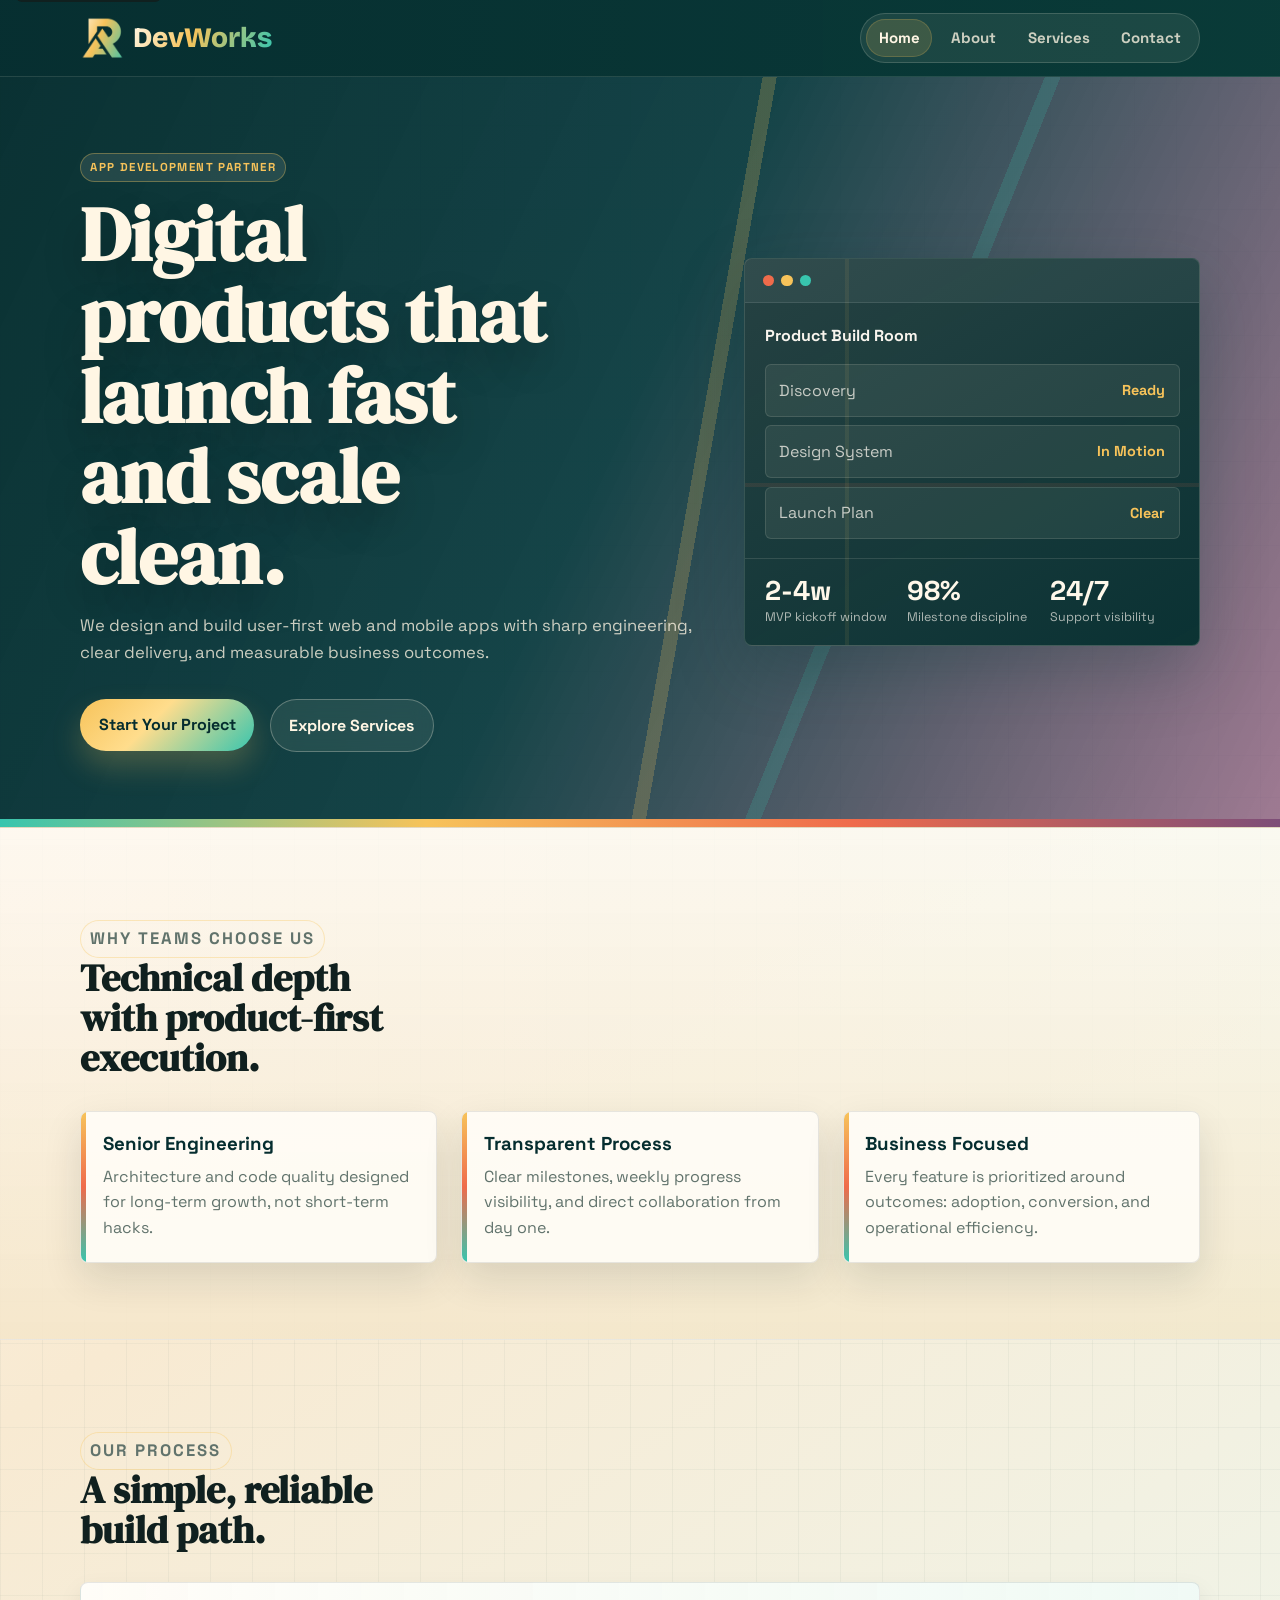
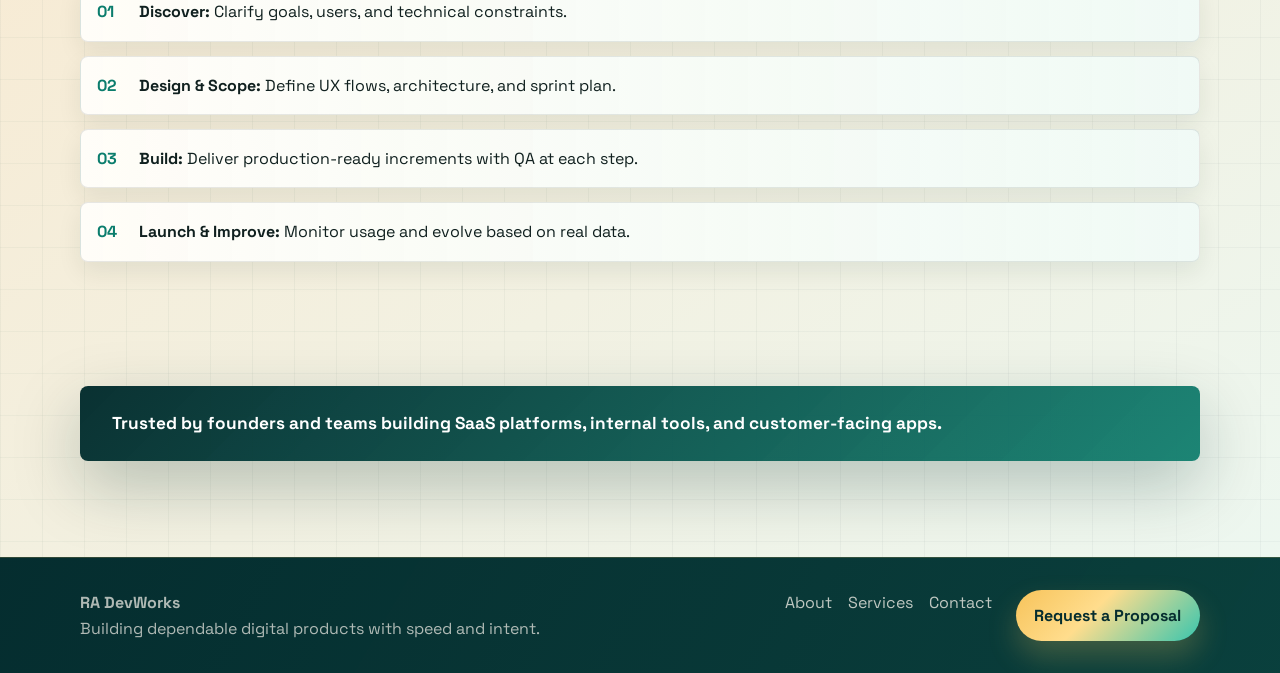
==== commit 3c285228: "Updated theme" ====
--- a/index.html
+++ b/index.html
@@ -10,7 +10,7 @@
     <title>RA DevWorks | App Development Studio</title>
     <link rel="icon" type="image/png" href="assets/logo-transparent.png" />
     <link rel="apple-touch-icon" href="assets/logo-transparent.png" />
-    <meta name="theme-color" content="#0b4f4a" />
+    <meta name="theme-color" content="#052d2f" />
     <link rel="preconnect" href="https://fonts.googleapis.com" />
     <link rel="preconnect" href="https://fonts.gstatic.com" crossorigin />
     <link
--- a/styles.css
+++ b/styles.css
@@ -1,30 +1,31 @@
 :root {
-  --bg: #f8f4ed;
-  --bg-strong: #efe6d7;
-  --surface: #fffdf8;
-  --surface-tint: #f2fbf7;
-  --ink: #142321;
-  --muted: #5f706a;
-  --line: #ddd2c0;
-  --line-strong: #c7b899;
-  --brand: #0b6b5f;
-  --brand-dark: #083f39;
-  --coral: #e85d3f;
-  --gold: #f4b942;
-  --plum: #6f3e68;
-  --sea: #3bb8a4;
-  --brand-logo-color: #0b6b5f;
-  --brand-text-solid: #083f39;
-  --brand-text-gradient: linear-gradient(115deg, #083f39 0%, #0b7a69 52%, #e85d3f 100%);
-  --brand-gradient: linear-gradient(135deg, #083f39 0%, #0b7a69 48%, #e85d3f 100%);
+  --bg: #fff7ea;
+  --bg-strong: #efe2c9;
+  --surface: #fffdf7;
+  --surface-tint: #eefaf5;
+  --ink: #10201f;
+  --muted: #61736c;
+  --line: #ddcdb2;
+  --line-strong: #bea675;
+  --brand: #0b7d6d;
+  --brand-dark: #052d2f;
+  --coral: #ef6b4b;
+  --gold: #f7c35a;
+  --plum: #7d4e78;
+  --sea: #38c5ae;
+  --cream: #fff6e4;
+  --brand-logo-color: #0b7d6d;
+  --brand-text-solid: #073a38;
+  --brand-text-gradient: linear-gradient(115deg, #fff6e4 0%, #f7c35a 42%, #38c5ae 100%);
+  --brand-gradient: linear-gradient(135deg, #063338 0%, #0b7d6d 46%, #ef6b4b 100%);
   --display: "DM Serif Display", Georgia, serif;
   --body: "Space Grotesk", "Trebuchet MS", sans-serif;
   --brand-type: "Bricolage Grotesque", "Space Grotesk", "Trebuchet MS", sans-serif;
   --radius-lg: 8px;
   --radius-md: 8px;
   --radius-sm: 6px;
-  --shadow-soft: 0 14px 34px rgba(20, 35, 33, 0.1);
-  --shadow-strong: 0 20px 54px rgba(20, 35, 33, 0.18);
+  --shadow-soft: 0 16px 38px rgba(16, 32, 31, 0.12);
+  --shadow-strong: 0 24px 66px rgba(5, 45, 47, 0.26);
   --max-width: 1120px;
   --space-1: 0.5rem;
   --space-2: 0.75rem;
@@ -51,10 +52,10 @@
   font-family: var(--body);
   color: var(--ink);
   background:
-    linear-gradient(90deg, rgba(8, 63, 57, 0.045) 1px, transparent 1px),
-    linear-gradient(0deg, rgba(8, 63, 57, 0.04) 1px, transparent 1px),
-    linear-gradient(145deg, #fffaf1 0%, #f5efe3 48%, #edf7f2 100%);
-  background-size: 44px 44px, 44px 44px, auto;
+    linear-gradient(90deg, rgba(5, 45, 47, 0.04) 1px, transparent 1px),
+    linear-gradient(0deg, rgba(5, 45, 47, 0.035) 1px, transparent 1px),
+    linear-gradient(145deg, #fff9ed 0%, #f8ead2 45%, #ecf8f2 100%);
+  background-size: 42px 42px, 42px 42px, auto;
   line-height: 1.6;
 }
 
@@ -92,9 +93,11 @@
   position: sticky;
   top: 0;
   z-index: 100;
-  border-bottom: 1px solid rgba(20, 35, 33, 0.1);
-  background: rgba(255, 253, 248, 0.88);
-  backdrop-filter: blur(14px);
+  border-bottom: 1px solid rgba(255, 246, 228, 0.12);
+  background:
+    linear-gradient(90deg, rgba(5, 45, 47, 0.93), rgba(8, 58, 55, 0.9)),
+    rgba(5, 45, 47, 0.9);
+  backdrop-filter: blur(16px);
 }
 
 .header-inner {
@@ -118,7 +121,7 @@
   display: inline-block;
   flex: 0 0 auto;
   background: var(--brand-text-gradient);
-  filter: drop-shadow(0 8px 12px rgba(11, 107, 95, 0.18));
+  filter: drop-shadow(0 8px 12px rgba(247, 195, 90, 0.22));
   -webkit-mask-image: url("assets/logo-transparent.png");
   -webkit-mask-repeat: no-repeat;
   -webkit-mask-position: center;
@@ -140,7 +143,7 @@
   font-family: var(--brand-type);
   font-size: clamp(1.35rem, 2.2vw, 1.85rem);
   line-height: 1;
-  color: var(--brand-text-solid);
+  color: var(--cream);
 }
 
 @supports (-webkit-background-clip: text) or (background-clip: text) {
@@ -157,15 +160,15 @@
   align-items: center;
   gap: 0.4rem;
   padding: 0.35rem;
-  border: 1px solid rgba(20, 35, 33, 0.08);
+  border: 1px solid rgba(255, 246, 228, 0.16);
   border-radius: 999px;
-  background: rgba(255, 255, 255, 0.6);
+  background: rgba(255, 246, 228, 0.08);
 }
 
 .site-nav a {
   padding: 0.42rem 0.78rem;
   border-radius: 999px;
-  color: var(--muted);
+  color: rgba(255, 246, 228, 0.78);
   font-size: 0.94rem;
   font-weight: 700;
   transition:
@@ -177,18 +180,18 @@
 .site-nav a:hover,
 .site-nav a:focus-visible,
 .site-nav a.active {
-  color: var(--ink);
-  background: #ffffff;
-  box-shadow: 0 8px 18px rgba(20, 35, 33, 0.08);
+  color: var(--cream);
+  background: rgba(247, 195, 90, 0.15);
+  box-shadow: inset 0 0 0 1px rgba(247, 195, 90, 0.2);
 }
 
 .menu-toggle {
   display: none;
   width: 44px;
   height: 44px;
-  border: 1px solid var(--line);
+  border: 1px solid rgba(255, 246, 228, 0.2);
   border-radius: var(--radius-sm);
-  background: var(--surface);
+  background: rgba(255, 246, 228, 0.1);
   cursor: pointer;
   align-items: center;
   justify-content: center;
@@ -200,7 +203,7 @@
   width: 19px;
   height: 2px;
   border-radius: 2px;
-  background: var(--ink);
+  background: var(--cream);
 }
 
 .section {
@@ -210,20 +213,33 @@
 .hero {
   position: relative;
   overflow: clip;
-  background:
-    linear-gradient(135deg, rgba(255, 253, 248, 0.86) 0%, rgba(242, 251, 247, 0.9) 58%, rgba(255, 244, 224, 0.92) 100%),
-    repeating-linear-gradient(120deg, rgba(11, 107, 95, 0.07) 0 1px, transparent 1px 18px);
+  color: var(--cream);
+  background:
+    linear-gradient(115deg, rgba(5, 45, 47, 0.98) 0%, rgba(6, 57, 62, 0.94) 48%, rgba(125, 78, 120, 0.72) 100%),
+    repeating-linear-gradient(120deg, rgba(255, 246, 228, 0.08) 0 1px, transparent 1px 19px);
 }
 
 .hero::before {
   content: "";
   position: absolute;
+  inset: 0;
+  background:
+    linear-gradient(100deg, transparent 0 54%, rgba(247, 195, 90, 0.22) 54% 55%, transparent 55%),
+    linear-gradient(112deg, transparent 0 66%, rgba(56, 197, 174, 0.18) 66% 67%, transparent 67%);
+  pointer-events: none;
+}
+
+.hero::after {
+  content: "";
+  position: absolute;
   inset: auto 0 0;
-  height: 7px;
-  background: linear-gradient(90deg, var(--brand), var(--gold), var(--coral), var(--plum));
+  height: 8px;
+  background: linear-gradient(90deg, var(--sea), var(--gold), var(--coral), var(--plum));
 }
 
 .hero-grid {
+  position: relative;
+  z-index: 1;
   display: grid;
   gap: var(--space-6);
   align-items: center;
@@ -244,8 +260,9 @@
 }
 
 .hero-copy h1 {
-  max-width: 12ch;
+  max-width: 13ch;
   font-size: clamp(2.6rem, 6vw, 5.4rem);
+  text-shadow: 0 18px 42px rgba(0, 0, 0, 0.22);
 }
 
 .section-heading h1 {
@@ -267,14 +284,23 @@
   font-size: 1.04rem;
 }
 
+.hero .hero-text,
+.hero .section-heading p {
+  color: rgba(255, 246, 228, 0.78);
+}
+
+.hero .section-heading h1 {
+  color: var(--cream);
+}
+
 .eyebrow {
   width: fit-content;
   margin: 0 0 0.75rem;
   padding: 0.28rem 0.58rem;
-  border: 1px solid rgba(11, 107, 95, 0.18);
+  border: 1px solid rgba(247, 195, 90, 0.34);
   border-radius: 999px;
-  background: rgba(255, 253, 248, 0.75);
-  color: var(--brand-dark);
+  background: rgba(255, 246, 228, 0.1);
+  color: var(--gold);
   text-transform: uppercase;
   letter-spacing: 0.12em;
   font-size: 0.72rem;
@@ -299,40 +325,63 @@
   cursor: pointer;
   font: inherit;
   font-weight: 800;
+  box-shadow: none;
   transition:
     transform var(--ease),
     box-shadow var(--ease),
     background var(--ease);
 }
 
+.btn:disabled {
+  cursor: not-allowed;
+  opacity: 0.72;
+  transform: none;
+}
+
 .btn:hover,
 .btn:focus-visible {
   transform: translateY(-2px);
 }
 
 .btn-primary {
-  color: #fff;
+  color: #052d2f;
   background: var(--brand-gradient);
-  box-shadow: 0 12px 24px rgba(11, 107, 95, 0.18);
+  background: linear-gradient(135deg, var(--gold), #ffdd8d 42%, var(--sea));
+  box-shadow: 0 15px 30px rgba(247, 195, 90, 0.24);
 }
 
 .btn-secondary {
-  border: 1px solid var(--line);
-  color: var(--brand-dark);
-  background: rgba(255, 253, 248, 0.85);
+  border: 1px solid rgba(255, 246, 228, 0.28);
+  color: var(--cream);
+  background: rgba(255, 246, 228, 0.08);
+  backdrop-filter: blur(10px);
 }
 
 .hero-panel {
   position: relative;
   overflow: hidden;
-  border: 1px solid rgba(20, 35, 33, 0.12);
+  border: 1px solid rgba(255, 246, 228, 0.16);
   border-radius: var(--radius-lg);
-  background: #102421;
+  background:
+    linear-gradient(150deg, rgba(255, 246, 228, 0.12), rgba(56, 197, 174, 0.06)),
+    #08292c;
   color: #f8f4ed;
   box-shadow: var(--shadow-strong);
 }
 
+.hero-panel::before {
+  content: "";
+  position: absolute;
+  inset: 0;
+  background:
+    linear-gradient(90deg, transparent 0 22%, rgba(247, 195, 90, 0.08) 22% 23%, transparent 23%),
+    linear-gradient(180deg, transparent 0 58%, rgba(239, 107, 75, 0.1) 58% 59%, transparent 59%);
+  pointer-events: none;
+}
+
 .panel-header {
+  position: relative;
+  z-index: 1;
   display: flex;
   gap: 0.45rem;
   padding: 1rem 1.1rem;
@@ -356,12 +405,16 @@
 }
 
 .panel-title {
+  position: relative;
+  z-index: 1;
   margin: 0;
   padding: 1.2rem 1.2rem 0;
   font-weight: 800;
 }
 
 .panel-screen {
+  position: relative;
+  z-index: 1;
   margin: 1rem 1.2rem 0;
   display: grid;
   gap: 0.55rem;
@@ -373,25 +426,27 @@
   justify-content: space-between;
   gap: 1rem;
   padding: 0.78rem 0.85rem;
-  border: 1px solid rgba(255, 255, 255, 0.1);
+  border: 1px solid rgba(255, 246, 228, 0.12);
   border-radius: var(--radius-sm);
-  background: rgba(255, 255, 255, 0.06);
+  background: rgba(255, 246, 228, 0.07);
   color: rgba(248, 244, 237, 0.76);
 }
 
 .panel-row strong {
-  color: #fff;
+  color: var(--gold);
   font-size: 0.9rem;
 }
 
 .metric-list {
+  position: relative;
+  z-index: 1;
   list-style: none;
   margin: 1.2rem 0 0;
   padding: 1.1rem 1.2rem 1.2rem;
   display: grid;
   grid-template-columns: repeat(3, minmax(0, 1fr));
   gap: 0.8rem;
-  border-top: 1px solid rgba(255, 255, 255, 0.1);
+  border-top: 1px solid rgba(255, 246, 228, 0.12);
 }
 
 .metric-list li {
@@ -400,7 +455,7 @@
 
 .metric-list strong {
   display: block;
-  color: #fff;
+  color: #fff8ea;
   font-size: clamp(1.25rem, 3vw, 1.7rem);
   line-height: 1;
 }
@@ -415,8 +470,8 @@
 
 .section-alt {
   background:
-    linear-gradient(180deg, rgba(255, 253, 248, 0.68), rgba(239, 230, 215, 0.7)),
-    linear-gradient(90deg, rgba(232, 93, 63, 0.08), rgba(11, 107, 95, 0.08));
+    linear-gradient(180deg, rgba(255, 253, 247, 0.82), rgba(245, 232, 204, 0.88)),
+    linear-gradient(90deg, rgba(239, 107, 75, 0.1), rgba(56, 197, 174, 0.1));
   border-block: 1px solid rgba(20, 35, 33, 0.08);
 }
 
@@ -438,21 +493,45 @@
 .card,
 .service-card,
 .cta-panel {
+  position: relative;
+  overflow: hidden;
   border: 1px solid rgba(20, 35, 33, 0.1);
   border-radius: var(--radius-lg);
   background: rgba(255, 253, 248, 0.88);
   box-shadow: var(--shadow-soft);
 }
 
+.card::before,
+.service-card::before,
+.cta-panel::before {
+  content: "";
+  position: absolute;
+  inset: 0 auto 0 0;
+  width: 5px;
+  background: linear-gradient(180deg, var(--gold), var(--coral), var(--sea));
+}
+
 .card,
 .service-card {
   padding: 1.35rem;
+  transition:
+    transform var(--ease),
+    box-shadow var(--ease),
+    border-color var(--ease);
+}
+
+.card:hover,
+.service-card:hover {
+  transform: translateY(-4px);
+  border-color: rgba(11, 125, 109, 0.28);
+  box-shadow: 0 22px 44px rgba(16, 32, 31, 0.16);
 }
 
 .card h3,
 .service-card h2,
 .card h2 {
   margin: 0 0 0.55rem;
+  color: var(--brand-dark);
   line-height: 1.16;
 }
 
@@ -482,7 +561,10 @@
   padding: 1rem 1rem 1rem 3.6rem;
   border: 1px solid rgba(20, 35, 33, 0.1);
   border-radius: var(--radius-lg);
-  background: rgba(255, 253, 248, 0.88);
+  background:
+    linear-gradient(90deg, rgba(255, 253, 248, 0.96), rgba(238, 250, 245, 0.86)),
+    rgba(255, 253, 248, 0.88);
+  box-shadow: 0 10px 24px rgba(16, 32, 31, 0.08);
 }
 
 .process-list li::before {
@@ -490,7 +572,7 @@
   position: absolute;
   left: 1rem;
   top: 1rem;
-  color: var(--coral);
+  color: var(--brand);
   font-weight: 800;
 }
 
@@ -498,8 +580,8 @@
   padding: var(--space-4) var(--space-5);
   border-radius: var(--radius-lg);
   background:
-    linear-gradient(135deg, rgba(8, 63, 57, 0.96), rgba(11, 107, 95, 0.95)),
-    linear-gradient(90deg, rgba(244, 185, 66, 0.18), rgba(232, 93, 63, 0.18));
+    linear-gradient(135deg, rgba(5, 45, 47, 0.98), rgba(11, 125, 109, 0.92)),
+    linear-gradient(90deg, rgba(247, 195, 90, 0.18), rgba(239, 107, 75, 0.18));
   color: #fff;
   font-size: 1.08rem;
   font-weight: 800;
@@ -516,12 +598,19 @@
   color: var(--muted);
 }
 
+.service-card li::marker {
+  color: var(--coral);
+}
+
 .service-card li + li {
   margin-top: 0.45rem;
 }
 
 .cta-panel {
   padding: var(--space-5);
+  background:
+    linear-gradient(120deg, rgba(255, 253, 247, 0.95), rgba(238, 250, 245, 0.86)),
+    var(--surface);
   display: flex;
   align-items: center;
   justify-content: space-between;
@@ -529,6 +618,10 @@
   flex-wrap: wrap;
 }
 
+.cta-panel .btn-primary {
+  color: var(--brand-dark);
+}
+
 .contact-layout {
   display: grid;
   gap: var(--space-4);
@@ -553,9 +646,9 @@
 select {
   width: 100%;
   padding: 0.78rem 0.85rem;
-  border: 1px solid var(--line);
+  border: 1px solid rgba(190, 166, 117, 0.7);
   border-radius: var(--radius-sm);
-  background: #fffefa;
+  background: rgba(255, 253, 247, 0.94);
   color: var(--ink);
   font: inherit;
   transition:
@@ -575,7 +668,7 @@
 .btn:focus-visible,
 .menu-toggle:focus-visible,
 .site-nav a:focus-visible {
-  outline: 3px solid rgba(244, 185, 66, 0.52);
+  outline: 3px solid rgba(247, 195, 90, 0.52);
   outline-offset: 2px;
 }
 
@@ -583,7 +676,7 @@
 textarea:focus,
 select:focus {
   border-color: var(--brand);
-  box-shadow: 0 0 0 4px rgba(11, 107, 95, 0.1);
+  box-shadow: 0 0 0 4px rgba(11, 125, 109, 0.12);
   background: #fff;
 }
 
@@ -607,6 +700,10 @@
 
 .form-status.success {
   color: var(--brand-dark);
+}
+
+.form-status.error {
+  color: #ba3c2d;
 }
 
 .form-honey {
@@ -630,7 +727,7 @@
 .contact-email {
   display: inline-flex;
   margin-top: 1rem;
-  color: var(--brand-dark);
+  color: var(--brand);
   font-weight: 800;
 }
 
@@ -642,8 +739,10 @@
 .site-footer {
   margin-top: var(--space-6);
   padding-block: var(--space-5);
-  border-top: 1px solid rgba(20, 35, 33, 0.12);
-  background: #142321;
+  border-top: 1px solid rgba(247, 195, 90, 0.18);
+  background:
+    linear-gradient(120deg, rgba(5, 45, 47, 0.98), rgba(9, 65, 62, 0.95)),
+    #10201f;
 }
 
 .footer-grid {
@@ -742,7 +841,10 @@
     flex-direction: column;
     padding: 0.65rem;
     border-radius: var(--radius-lg);
-    background: var(--surface);
+    border-color: rgba(255, 246, 228, 0.16);
+    background:
+      linear-gradient(145deg, rgba(5, 45, 47, 0.98), rgba(8, 58, 55, 0.96)),
+      var(--brand-dark);
     box-shadow: var(--shadow-strong);
   }
 
